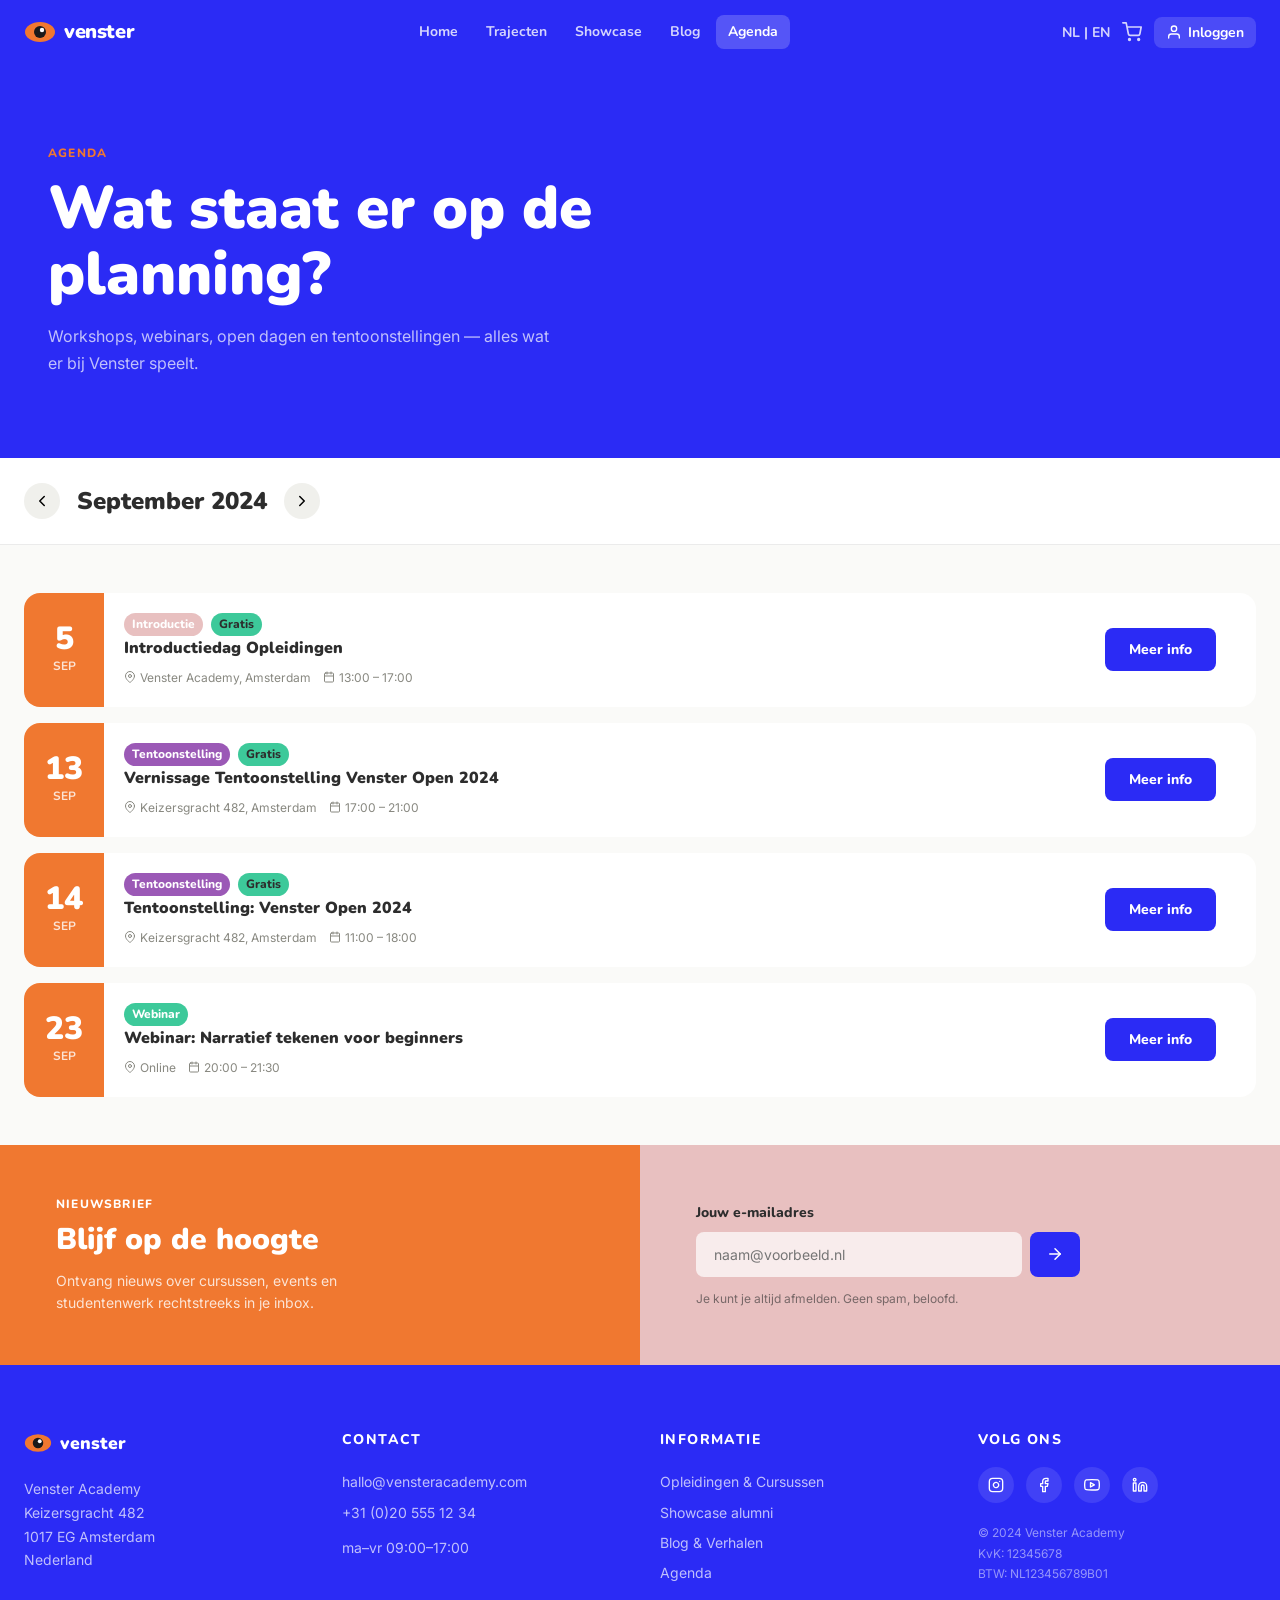
==== agenda.html @ ac4b436e "feat: initialize project scaffold with complete shadcn/ui component library and page routing structu" ====
<!DOCTYPE html>
<html lang="nl">
<head>
  <meta charset="UTF-8" />
  <meta name="viewport" content="width=device-width, initial-scale=1.0" />
  <title>Agenda — Venster Academy</title>
  <meta name="description" content="Bekijk de agenda van Venster Academy: workshops, webinars, open dagen en tentoonstellingen." />
  <link rel="stylesheet" href="css/style.css" />
</head>
<body>
  <div class="page-wrapper">

    <!-- NAV -->
    <nav class="nav" id="main-nav">
      <div class="nav__inner">
        <a href="index.html" class="nav__logo" aria-label="Venster Academy home">
          <svg width="32" height="22" viewBox="0 0 32 22" fill="none" aria-hidden="true"><ellipse cx="16" cy="11" rx="15" ry="10" fill="#F07830"/><circle cx="16" cy="11" r="6" fill="#1a1a1a"/><circle cx="18" cy="9" r="2.2" fill="#ffffff"/></svg>
          <span class="nav__logo-text">venster</span>
        </a>
        <div class="nav__links">
          <a href="index.html" class="nav__link">Home</a>
          <a href="trajecten.html" class="nav__link">Trajecten</a>
          <a href="showcase.html" class="nav__link">Showcase</a>
          <a href="blog.html" class="nav__link">Blog</a>
          <a href="agenda.html" class="nav__link nav__link--active">Agenda</a>
        </div>
        <div class="nav__controls">
          <button class="nav__lang-btn" id="lang-toggle">NL | EN</button>
          <button class="nav__icon-btn" aria-label="Winkelwagen"><svg width="20" height="20" viewBox="0 0 24 24" fill="none" stroke="currentColor" stroke-width="2" stroke-linecap="round" stroke-linejoin="round"><circle cx="9" cy="21" r="1"/><circle cx="20" cy="21" r="1"/><path d="M1 1h4l2.68 13.39a2 2 0 0 0 2 1.61h9.72a2 2 0 0 0 2-1.61L23 6H6"/></svg></button>
          <button class="nav__login-btn" aria-label="Inloggen"><svg width="16" height="16" viewBox="0 0 24 24" fill="none" stroke="currentColor" stroke-width="2" stroke-linecap="round" stroke-linejoin="round"><path d="M20 21v-2a4 4 0 0 0-4-4H8a4 4 0 0 0-4 4v2"/><circle cx="12" cy="7" r="4"/></svg><span>Inloggen</span></button>
        </div>
        <button class="nav__hamburger" id="hamburger-btn" aria-label="Menu openen">
          <svg width="24" height="24" viewBox="0 0 24 24" fill="none" stroke="currentColor" stroke-width="2" stroke-linecap="round" stroke-linejoin="round" id="hamburger-icon"><line x1="3" y1="6" x2="21" y2="6"/><line x1="3" y1="12" x2="21" y2="12"/><line x1="3" y1="18" x2="21" y2="18"/></svg>
          <svg width="24" height="24" viewBox="0 0 24 24" fill="none" stroke="currentColor" stroke-width="2" stroke-linecap="round" stroke-linejoin="round" id="close-icon" style="display:none;"><line x1="18" y1="6" x2="6" y2="18"/><line x1="6" y1="6" x2="18" y2="18"/></svg>
        </button>
      </div>
      <div class="nav__mobile-menu" id="mobile-menu">
        <a href="index.html" class="nav__mobile-link">Home</a>
        <a href="trajecten.html" class="nav__mobile-link">Trajecten</a>
        <a href="showcase.html" class="nav__mobile-link">Showcase</a>
        <a href="blog.html" class="nav__mobile-link">Blog</a>
        <a href="agenda.html" class="nav__mobile-link nav__mobile-link--active">Agenda</a>
      </div>
    </nav>

    <main class="main-content">

      <!-- HERO -->
      <section class="page-hero">
        <div class="container">
          <p class="page-hero__label">Agenda</p>
          <h1 class="page-hero__title">Wat staat er op de planning?</h1>
          <p class="page-hero__desc">Workshops, webinars, open dagen en tentoonstellingen — alles wat er bij Venster speelt.</p>
        </div>
      </section>

      <!-- MONTH NAV -->
      <div class="month-nav">
        <div class="month-nav__inner">
          <button class="month-nav__btn" id="prev-month" aria-label="Vorige maand">
            <svg width="18" height="18" viewBox="0 0 24 24" fill="none" stroke="currentColor" stroke-width="2" stroke-linecap="round" stroke-linejoin="round"><polyline points="15 18 9 12 15 6"/></svg>
          </button>
          <h2 class="month-nav__label" id="month-label">September 2024</h2>
          <button class="month-nav__btn" id="next-month" aria-label="Volgende maand">
            <svg width="18" height="18" viewBox="0 0 24 24" fill="none" stroke="currentColor" stroke-width="2" stroke-linecap="round" stroke-linejoin="round"><polyline points="9 18 15 12 9 6"/></svg>
          </button>
        </div>
      </div>

      <!-- EVENTS LIST -->
      <section style="padding: 3rem 1.5rem; max-width: 1280px; margin: 0 auto; min-height: 24rem;" id="events-container">
        <!-- Events will be rendered by JavaScript -->
      </section>
    </main>

    <!-- NEWSLETTER -->
    <section class="newsletter" id="newsletter-section">
      <div class="newsletter__left">
        <p class="section-label" style="color: white;">Nieuwsbrief</p>
        <h2 style="color: white; font-size: 1.875rem; font-family: var(--font-display); font-weight: 900; line-height: 1.2;">Blijf op de hoogte</h2>
        <p style="color: rgba(255,255,255,0.8); margin-top: 0.75rem; font-size: 0.875rem; max-width: 20rem;">Ontvang nieuws over cursussen, events en studentenwerk rechtstreeks in je inbox.</p>
      </div>
      <div class="newsletter__right">
        <div id="newsletter-form-wrapper">
          <label for="newsletter-email" style="font-size: 0.875rem; margin-bottom: 0.5rem; display: block; font-family: var(--font-display); font-weight: 800; color: var(--venster-charcoal);">Jouw e-mailadres</label>
          <form class="newsletter__form" id="newsletter-form">
            <input type="email" id="newsletter-email" placeholder="naam@voorbeeld.nl" required class="newsletter__input" />
            <button type="submit" class="newsletter__submit"><svg width="18" height="18" viewBox="0 0 24 24" fill="none" stroke="currentColor" stroke-width="2" stroke-linecap="round" stroke-linejoin="round"><line x1="5" y1="12" x2="19" y2="12"/><polyline points="12 5 19 12 12 19"/></svg></button>
          </form>
          <p style="font-size: 0.75rem; margin-top: 0.75rem; color: rgba(45,45,45,0.6);">Je kunt je altijd afmelden. Geen spam, beloofd.</p>
        </div>
        <div id="newsletter-success" class="newsletter__success" style="display: none;">
          <p style="font-size: 1.5rem; font-family: var(--font-display); font-weight: 900; color: var(--venster-blue);">Super, bedankt! 🎨</p>
          <p style="font-size: 0.875rem; margin-top: 0.5rem; color: var(--venster-charcoal);">We sturen je snel het eerste nieuws.</p>
        </div>
      </div>
    </section>

    <!-- FOOTER -->
    <footer class="footer">
      <div class="footer__inner">
        <div class="footer__grid">
          <div>
            <div style="display: flex; align-items: center; gap: 0.5rem; margin-bottom: 1.25rem;">
              <svg width="28" height="20" viewBox="0 0 32 22" fill="none"><ellipse cx="16" cy="11" rx="15" ry="10" fill="#F07830"/><circle cx="16" cy="11" r="6" fill="#1a1a1a"/><circle cx="18" cy="9" r="2.2" fill="#ffffff"/></svg>
              <span style="color: white; text-transform: lowercase; font-family: var(--font-display); font-weight: 900; font-size: 1.1rem;">venster</span>
            </div>
            <p class="footer__text">Venster Academy<br/>Keizersgracht 482<br/>1017 EG Amsterdam<br/>Nederland</p>
          </div>
          <div>
            <h4 class="footer__heading">Contact</h4>
            <a href="mailto:hallo@vensteracademy.com" class="footer__link">hallo@vensteracademy.com</a>
            <a href="tel:+31205551234" class="footer__link">+31 (0)20 555 12 34</a>
            <p class="footer__text" style="margin-top: 0.5rem;">ma–vr 09:00–17:00</p>
          </div>
          <div>
            <h4 class="footer__heading">Informatie</h4>
            <a href="trajecten.html" class="footer__link">Opleidingen &amp; Cursussen</a>
            <a href="showcase.html" class="footer__link">Showcase alumni</a>
            <a href="blog.html" class="footer__link">Blog &amp; Verhalen</a>
            <a href="agenda.html" class="footer__link">Agenda</a>
          </div>
          <div>
            <h4 class="footer__heading">Volg ons</h4>
            <div class="footer__socials">
              <a href="#" class="footer__social-icon" aria-label="Instagram"><svg width="16" height="16" viewBox="0 0 24 24" fill="none" stroke="currentColor" stroke-width="2" stroke-linecap="round" stroke-linejoin="round"><rect x="2" y="2" width="20" height="20" rx="5" ry="5"/><path d="M16 11.37A4 4 0 1 1 12.63 8 4 4 0 0 1 16 11.37z"/><line x1="17.5" y1="6.5" x2="17.51" y2="6.5"/></svg></a>
              <a href="#" class="footer__social-icon" aria-label="Facebook"><svg width="16" height="16" viewBox="0 0 24 24" fill="none" stroke="currentColor" stroke-width="2" stroke-linecap="round" stroke-linejoin="round"><path d="M18 2h-3a5 5 0 0 0-5 5v3H7v4h3v8h4v-8h3l1-4h-4V7a1 1 0 0 1 1-1h3z"/></svg></a>
              <a href="#" class="footer__social-icon" aria-label="YouTube"><svg width="16" height="16" viewBox="0 0 24 24" fill="none" stroke="currentColor" stroke-width="2" stroke-linecap="round" stroke-linejoin="round"><path d="M22.54 6.42a2.78 2.78 0 0 0-1.94-2C18.88 4 12 4 12 4s-6.88 0-8.6.46a2.78 2.78 0 0 0-1.94 2A29 29 0 0 0 1 11.75a29 29 0 0 0 .46 5.33A2.78 2.78 0 0 0 3.4 19.1c1.72.46 8.6.46 8.6.46s6.88 0 8.6-.46a2.78 2.78 0 0 0 1.94-2 29 29 0 0 0 .46-5.25 29 29 0 0 0-.46-5.33z"/><polygon points="9.75 15.02 15.5 11.75 9.75 8.48 9.75 15.02"/></svg></a>
              <a href="#" class="footer__social-icon" aria-label="LinkedIn"><svg width="16" height="16" viewBox="0 0 24 24" fill="none" stroke="currentColor" stroke-width="2" stroke-linecap="round" stroke-linejoin="round"><path d="M16 8a6 6 0 0 1 6 6v7h-4v-7a2 2 0 0 0-2-2 2 2 0 0 0-2 2v7h-4v-7a6 6 0 0 1 6-6z"/><rect x="2" y="9" width="4" height="12"/><circle cx="4" cy="4" r="2"/></svg></a>
            </div>
            <p class="footer__legal">© 2024 Venster Academy<br/>KvK: 12345678<br/>BTW: NL123456789B01</p>
          </div>
        </div>
      </div>
    </footer>
  </div>

  <script src="js/main.js"></script>
  <script>
    // ===== AGENDA PAGE LOGIC =====
    var months = ['Januari','Februari','Maart','April','Mei','Juni','Juli','Augustus','September','Oktober','November','December'];

    var events = [
      { id: 1, day: 13, month: 8, year: 2024, title: 'Open Atelier Dag', type: 'Event', location: 'Venster Academy, Amsterdam', time: '10:00 – 16:00', free: true },
      { id: 2, day: 19, month: 8, year: 2024, title: 'Webinar: Urban Sketching als meditatie', type: 'Webinar', location: 'Online', time: '20:00 – 21:30', free: false },
      { id: 3, day: 27, month: 8, year: 2024, title: 'Masterclass Kleur & Licht', type: 'Masterclass', location: 'Studio Noord, Amsterdam', time: '10:00 – 17:00', free: false },
      { id: 4, day: 5, month: 9, year: 2024, title: 'Introductiedag Opleidingen', type: 'Introductie', location: 'Venster Academy, Amsterdam', time: '13:00 – 17:00', free: true },
      { id: 5, day: 13, month: 9, year: 2024, title: 'Vernissage Tentoonstelling Venster Open 2024', type: 'Tentoonstelling', location: 'Keizersgracht 482, Amsterdam', time: '17:00 – 21:00', free: true },
      { id: 6, day: 14, month: 9, year: 2024, title: 'Tentoonstelling: Venster Open 2024', type: 'Tentoonstelling', location: 'Keizersgracht 482, Amsterdam', time: '11:00 – 18:00', free: true },
      { id: 7, day: 23, month: 9, year: 2024, title: 'Webinar: Narratief tekenen voor beginners', type: 'Webinar', location: 'Online', time: '20:00 – 21:30', free: false },
      { id: 8, day: 3, month: 10, year: 2024, title: 'Start cursus Narratief Tekenen', type: 'Cursus', location: 'Venster Academy, Amsterdam', time: '19:00 – 21:30', free: false },
      { id: 9, day: 17, month: 10, year: 2024, title: 'Gastlezing: Editoriaal illustreren', type: 'Lezing', location: 'Venster Academy, Amsterdam', time: '20:00 – 22:00', free: true }
    ];

    var typeColors = {
      'Event': 'var(--venster-blue)',
      'Webinar': 'var(--venster-mint)',
      'Masterclass': 'var(--venster-orange)',
      'Introductie': 'var(--venster-pink)',
      'Tentoonstelling': '#9B59B6',
      'Cursus': 'var(--venster-orange)',
      'Lezing': 'var(--venster-charcoal)'
    };

    // Start at September 2024 to show events by default
    var currentMonth = 8; // 0-indexed: 8 = September
    var currentYear = 2024;

    var monthLabel = document.getElementById('month-label');
    var prevBtn = document.getElementById('prev-month');
    var nextBtn = document.getElementById('next-month');
    var container = document.getElementById('events-container');

    function renderEvents() {
      monthLabel.textContent = months[currentMonth] + ' ' + currentYear;

      var filtered = events.filter(function (e) {
        return (e.month - 1) === currentMonth && e.year === currentYear;
      }).sort(function (a, b) { return a.day - b.day; });

      if (filtered.length === 0) {
        container.innerHTML =
          '<div class="empty-state">' +
            '<svg width="120" height="120" viewBox="0 0 120 120" fill="none">' +
              '<circle cx="60" cy="60" r="55" fill="var(--muted)"/>' +
              '<ellipse cx="60" cy="60" rx="32" ry="22" fill="var(--venster-orange)" opacity="0.3"/>' +
              '<circle cx="60" cy="60" r="14" fill="var(--venster-orange)" opacity="0.6"/>' +
              '<circle cx="65" cy="55" r="5" fill="white" opacity="0.9"/>' +
              '<rect x="40" y="85" width="40" height="4" rx="2" fill="var(--venster-blue)" opacity="0.3"/>' +
              '<rect x="50" y="93" width="20" height="4" rx="2" fill="var(--venster-blue)" opacity="0.2"/>' +
            '</svg>' +
            '<p class="empty-state__title">Geen events deze maand</p>' +
            '<p class="empty-state__desc">Kijk een andere maand of schrijf je in voor de nieuwsbrief om niets te missen.</p>' +
          '</div>';
        return;
      }

      var html = '<div style="display: flex; flex-direction: column; gap: 1rem;">';

      filtered.forEach(function (event) {
        var badgeColor = typeColors[event.type] || 'var(--venster-blue)';
        var monthShort = months[currentMonth].substring(0, 3);

        html += '<div class="event-card">';
        // Date block
        html += '<div class="event-card__date">';
        html += '<span class="event-card__day">' + event.day + '</span>';
        html += '<span class="event-card__month">' + monthShort + '</span>';
        html += '</div>';
        // Info
        html += '<div class="event-card__info">';
        html += '<div style="flex:1;">';
        // Badges
        html += '<div class="event-card__badges">';
        html += '<span class="event-card__badge" style="background:' + badgeColor + ';">' + event.type + '</span>';
        if (event.free) {
          html += '<span class="event-card__badge event-card__badge--free">Gratis</span>';
        }
        html += '</div>';
        // Title
        html += '<h3 class="event-card__title">' + event.title + '</h3>';
        // Meta
        html += '<div class="event-card__meta">';
        html += '<span><svg width="12" height="12" viewBox="0 0 24 24" fill="none" stroke="currentColor" stroke-width="2" stroke-linecap="round" stroke-linejoin="round"><path d="M21 10c0 7-9 13-9 13s-9-6-9-13a9 9 0 0 1 18 0z"/><circle cx="12" cy="10" r="3"/></svg> ' + event.location + '</span>';
        html += '<span><svg width="12" height="12" viewBox="0 0 24 24" fill="none" stroke="currentColor" stroke-width="2" stroke-linecap="round" stroke-linejoin="round"><rect x="3" y="4" width="18" height="18" rx="2" ry="2"/><line x1="16" y1="2" x2="16" y2="6"/><line x1="8" y1="2" x2="8" y2="6"/><line x1="3" y1="10" x2="21" y2="10"/></svg> ' + event.time + '</span>';
        html += '</div>';
        html += '</div>';
        // Action button
        html += '<div class="event-card__action"><button class="btn btn--blue" style="white-space:nowrap;">Meer info</button></div>';
        html += '</div>';
        html += '</div>';
      });

      html += '</div>';
      container.innerHTML = html;
    }

    prevBtn.addEventListener('click', function () {
      if (currentMonth === 0) {
        currentMonth = 11;
        currentYear--;
      } else {
        currentMonth--;
      }
      renderEvents();
    });

    nextBtn.addEventListener('click', function () {
      if (currentMonth === 11) {
        currentMonth = 0;
        currentYear++;
      } else {
        currentMonth++;
      }
      renderEvents();
    });

    // Initial render
    renderEvents();
  </script>
</body>
</html>
---- css/style.css ----
/* ===== FONTS ===== */
@import url('https://fonts.googleapis.com/css2?family=Nunito:wght@400;600;700;800;900&family=Inter:ital,wght@0,400;0,500;0,600;1,400&display=swap');

/* ===== DESIGN TOKENS ===== */
:root {
  --font-display: 'Nunito', sans-serif;
  --font-body: 'Inter', sans-serif;

  --venster-blue: #2B2BF5;
  --venster-orange: #F07830;
  --venster-pink: #E8C0C0;
  --venster-mint: #3DC99A;
  --venster-charcoal: #2D2D2D;

  --background: #FAFAF8;
  --muted: #F0F0EC;
  --muted-foreground: #888880;
  --border: rgba(0, 0, 0, 0.08);
}

/* ===== RESET & BASE ===== */
*, *::before, *::after {
  margin: 0;
  padding: 0;
  box-sizing: border-box;
}

html {
  font-size: 16px;
  scroll-behavior: smooth;
}

body {
  font-family: var(--font-body);
  background: var(--background);
  color: var(--venster-charcoal);
  line-height: 1.6;
  min-height: 100vh;
  -webkit-font-smoothing: antialiased;
}

img {
  display: block;
  max-width: 100%;
}

a {
  text-decoration: none;
  color: inherit;
}

ul, ol {
  list-style: none;
}

button {
  cursor: pointer;
  border: none;
  background: none;
  font-family: inherit;
}

input {
  font-family: inherit;
  border: none;
  outline: none;
}

/* ===== LAYOUT ===== */
.page-wrapper {
  display: flex;
  flex-direction: column;
  min-height: 100vh;
  background: var(--background);
}

.main-content {
  flex: 1;
}

.container {
  max-width: 1280px;
  margin: 0 auto;
  padding: 0 1.5rem;
}

/* ===== TYPOGRAPHY UTILITY ===== */
.font-display {
  font-family: var(--font-display);
}

.fw-700 { font-weight: 700; }
.fw-800 { font-weight: 800; }
.fw-900 { font-weight: 900; }

.text-xs { font-size: 0.75rem; }
.text-sm { font-size: 0.875rem; }
.text-base { font-size: 1rem; }
.text-lg { font-size: 1.125rem; }
.text-xl { font-size: 1.25rem; }
.text-2xl { font-size: 1.5rem; }
.text-3xl { font-size: 1.875rem; }
.text-4xl { font-size: 2.25rem; }
.text-5xl { font-size: 3rem; }
.text-6xl { font-size: 3.75rem; }
.text-7xl { font-size: 4.5rem; }

.uppercase {
  text-transform: uppercase;
  letter-spacing: 0.1em;
}

/* ===== NAVIGATION ===== */
.nav {
  position: sticky;
  top: 0;
  z-index: 50;
  width: 100%;
  background: var(--venster-blue);
  font-family: var(--font-display);
}

.nav__inner {
  max-width: 1280px;
  margin: 0 auto;
  padding: 0 1rem;
  display: flex;
  align-items: center;
  height: 64px;
  gap: 1rem;
}

.nav__logo {
  display: flex;
  align-items: center;
  gap: 0.5rem;
  flex-shrink: 0;
}

.nav__logo-text {
  color: white;
  text-transform: lowercase;
  letter-spacing: -0.02em;
  font-family: var(--font-display);
  font-weight: 900;
  font-size: 1.25rem;
}

.nav__links {
  display: none;
  flex: 1;
  justify-content: center;
  align-items: center;
  gap: 0.25rem;
}

.nav__link {
  padding: 0.375rem 0.75rem;
  border-radius: 0.5rem;
  font-size: 0.875rem;
  font-weight: 700;
  color: rgba(255, 255, 255, 0.8);
  transition: all 0.15s ease;
}

.nav__link:hover {
  color: white;
  background: rgba(255, 255, 255, 0.1);
}

.nav__link--active {
  background: rgba(255, 255, 255, 0.2);
  color: white;
}

.nav__controls {
  display: none;
  align-items: center;
  gap: 0.75rem;
  margin-left: auto;
  flex-shrink: 0;
}

.nav__lang-btn {
  color: rgba(255, 255, 255, 0.8);
  font-size: 0.875rem;
  font-weight: 700;
  transition: color 0.15s;
}

.nav__lang-btn:hover { color: white; }

.nav__icon-btn {
  color: rgba(255, 255, 255, 0.8);
  transition: color 0.15s;
  background: none;
  border: none;
  display: flex;
  align-items: center;
}

.nav__icon-btn:hover { color: white; }

.nav__login-btn {
  display: flex;
  align-items: center;
  gap: 0.375rem;
  background: rgba(255, 255, 255, 0.15);
  color: white;
  font-size: 0.875rem;
  font-weight: 700;
  padding: 0.375rem 0.75rem;
  border-radius: 0.5rem;
  transition: background 0.15s;
}

.nav__login-btn:hover {
  background: rgba(255, 255, 255, 0.25);
}

.nav__hamburger {
  margin-left: auto;
  color: white;
  padding: 0.25rem;
  background: none;
  border: none;
  display: flex;
  align-items: center;
}

.nav__mobile-menu {
  display: none;
  border-top: 1px solid rgba(255, 255, 255, 0.1);
  padding: 0.75rem 1rem 1rem;
  flex-direction: column;
  gap: 0.25rem;
}

.nav__mobile-menu.open {
  display: flex;
}

.nav__mobile-link {
  display: block;
  padding: 0.5rem 0.75rem;
  border-radius: 0.5rem;
  font-size: 0.875rem;
  font-weight: 700;
  color: rgba(255, 255, 255, 0.8);
  transition: all 0.15s;
}

.nav__mobile-link:hover,
.nav__mobile-link--active {
  color: white;
  background: rgba(255, 255, 255, 0.1);
}

.nav__mobile-controls {
  display: flex;
  align-items: center;
  gap: 1rem;
  margin-top: 0.75rem;
  padding: 0 0.75rem;
}

@media (min-width: 768px) {
  .nav__inner { padding: 0 1.5rem; }
  .nav__links { display: flex; }
  .nav__controls { display: flex; }
  .nav__hamburger { display: none; }
  .nav__mobile-menu { display: none !important; }
}

/* ===== SVG ICONS (inline) ===== */
.icon {
  display: inline-block;
  vertical-align: middle;
  width: 1em;
  height: 1em;
  fill: currentColor;
}

/* ===== HERO SECTION (Home) ===== */
.hero {
  position: relative;
  overflow: hidden;
  background: var(--venster-blue);
  min-height: 85vh;
}

.hero__bg-img {
  position: absolute;
  inset: 0;
  opacity: 0.1;
}

.hero__bg-img img {
  width: 100%;
  height: 100%;
  object-fit: cover;
}

.hero__blob-orange {
  position: absolute;
  top: 4rem;
  right: 4rem;
  width: 16rem;
  height: 16rem;
  border-radius: 50%;
  background: var(--venster-orange);
  opacity: 0.2;
}

.hero__blob-mint {
  position: absolute;
  bottom: 6rem;
  left: 2rem;
  width: 10rem;
  height: 10rem;
  border-radius: 50%;
  background: var(--venster-mint);
  opacity: 0.2;
}

.hero__inner {
  position: relative;
  z-index: 10;
  max-width: 1280px;
  margin: 0 auto;
  padding: 6rem 1.5rem;
  display: grid;
  grid-template-columns: 1fr;
  gap: 3rem;
  align-items: center;
}

.hero__badge {
  display: inline-block;
  padding: 0.25rem 0.75rem;
  border-radius: 9999px;
  background: rgba(255, 255, 255, 0.15);
  color: white;
  font-size: 0.75rem;
  text-transform: uppercase;
  letter-spacing: 0.1em;
  font-family: var(--font-display);
  font-weight: 800;
  margin-bottom: 1.5rem;
}

.hero__title {
  color: white;
  font-size: 3rem;
  line-height: 1;
  margin-bottom: 1.5rem;
  font-family: var(--font-display);
  font-weight: 900;
}

.hero__title span {
  color: var(--venster-orange);
}

.hero__subtitle {
  color: rgba(255, 255, 255, 0.7);
  font-size: 1.125rem;
  margin-bottom: 2rem;
  max-width: 24rem;
  line-height: 1.7;
}

.hero__actions {
  display: flex;
  flex-wrap: wrap;
  gap: 0.75rem;
}

.hero__image-wrapper {
  display: none;
}

.hero__image-card {
  position: relative;
  overflow: hidden;
  border-radius: 2rem;
  aspect-ratio: 4/5;
  background: rgba(255, 255, 255, 0.08);
}

.hero__image-card img {
  width: 100%;
  height: 100%;
  object-fit: cover;
}

.hero__image-caption {
  position: absolute;
  bottom: 1rem;
  left: 1rem;
  right: 1rem;
  padding: 0.75rem 1rem;
  border-radius: 0.75rem;
  background: rgba(43, 43, 245, 0.9);
  backdrop-filter: blur(12px);
}

.hero__image-caption p {
  color: white;
  font-size: 0.75rem;
  font-family: var(--font-display);
  font-weight: 700;
}

@media (min-width: 768px) {
  .hero__inner {
    grid-template-columns: 1fr 1fr;
    padding: 9rem 1.5rem;
  }
  .hero__title { font-size: 3.75rem; }
  .hero__image-wrapper { display: block; position: relative; }
}

@media (min-width: 1024px) {
  .hero__title { font-size: 4.5rem; }
}

/* ===== BUTTONS ===== */
.btn {
  display: inline-flex;
  align-items: center;
  gap: 0.5rem;
  padding: 0.75rem 1.5rem;
  border-radius: 0.5rem;
  font-family: var(--font-display);
  font-weight: 800;
  font-size: 0.875rem;
  transition: all 0.2s ease;
  text-decoration: none;
  border: none;
  cursor: pointer;
}

.btn:hover {
  transform: scale(1.05);
}

.btn:active {
  transform: scale(0.95);
}

.btn--orange {
  background: var(--venster-orange);
  color: white;
}

.btn--blue {
  background: var(--venster-blue);
  color: white;
}

.btn--ghost {
  background: rgba(255, 255, 255, 0.12);
  color: white;
  border: 2px solid rgba(255, 255, 255, 0.3);
}

.btn--outline-blue {
  background: transparent;
  color: var(--venster-blue);
  border: 2px solid var(--venster-blue);
}

.btn--disabled {
  opacity: 0.5;
  cursor: not-allowed;
}

.btn--disabled:hover {
  transform: none;
}

.btn--full {
  width: 100%;
  justify-content: center;
}

/* ===== SECTION HEADERS ===== */
.section-header {
  display: flex;
  align-items: flex-end;
  justify-content: space-between;
  margin-bottom: 3rem;
  flex-wrap: wrap;
  gap: 1rem;
}

.section-label {
  font-size: 0.75rem;
  text-transform: uppercase;
  letter-spacing: 0.1em;
  margin-bottom: 0.5rem;
  font-family: var(--font-display);
  font-weight: 800;
}

.section-title {
  font-size: 2.25rem;
  font-family: var(--font-display);
  font-weight: 900;
  color: var(--venster-charcoal);
  line-height: 1.2;
}

.section-link {
  display: inline-flex;
  align-items: center;
  gap: 0.5rem;
  font-size: 0.875rem;
  color: var(--venster-blue);
  font-family: var(--font-display);
  font-weight: 800;
  transition: opacity 0.2s;
}

.section-link:hover {
  opacity: 0.7;
}

.underline-accent {
  border-bottom: 4px solid var(--venster-orange);
  padding-bottom: 2px;
}

@media (min-width: 768px) {
  .section-title { font-size: 3rem; }
}

/* ===== MASONRY GRID ===== */
.masonry-grid {
  columns: 2;
  column-gap: 1rem;
}

.masonry-grid__item {
  break-inside: avoid;
  margin-bottom: 1rem;
  position: relative;
  overflow: hidden;
  border-radius: 1rem;
  cursor: pointer;
}

.masonry-grid__item img {
  width: 100%;
  display: block;
  transition: transform 0.5s ease;
}

.masonry-grid__item:hover img {
  transform: scale(1.05);
}

.masonry-grid__overlay {
  position: absolute;
  inset: 0;
  display: flex;
  flex-direction: column;
  justify-content: flex-end;
  padding: 1rem;
  background: linear-gradient(to top, rgba(43, 43, 245, 0.85) 0%, transparent 60%);
  opacity: 0;
  transition: opacity 0.3s ease;
}

.masonry-grid__item:hover .masonry-grid__overlay {
  opacity: 1;
}

.masonry-grid__overlay-center {
  position: absolute;
  inset: 0;
  display: flex;
  flex-direction: column;
  align-items: center;
  justify-content: center;
  background: rgba(43, 43, 245, 0.75);
  opacity: 0;
  transition: opacity 0.3s ease;
}

.masonry-grid__item:hover .masonry-grid__overlay-center {
  opacity: 1;
}

.masonry-grid__name {
  color: white;
  font-size: 0.875rem;
  font-family: var(--font-display);
  font-weight: 900;
  line-height: 1.3;
}

.masonry-grid__project {
  color: rgba(255, 255, 255, 0.8);
  font-size: 0.75rem;
  margin-top: 0.125rem;
}

.masonry-grid__bottom-label {
  position: absolute;
  bottom: 0;
  left: 0;
  right: 0;
  padding: 0.5rem 0.75rem;
  background: linear-gradient(to top, rgba(0, 0, 0, 0.6), transparent);
}

.masonry-grid__bottom-label p {
  color: rgba(255, 255, 255, 0.9);
  font-size: 0.75rem;
  font-family: var(--font-display);
  font-weight: 700;
}

@media (min-width: 768px) {
  .masonry-grid { columns: 3; }
}

@media (min-width: 1200px) {
  .masonry-grid--4cols { columns: 4; }
}

/* ===== SECTION BACKGROUNDS ===== */
.section-padded {
  padding: 6rem 1.5rem;
}

.section-bg-pink {
  background: var(--venster-pink);
}

.section-bg-charcoal {
  background: var(--venster-charcoal);
}

.section-bg-blue {
  background: var(--venster-blue);
}

.section-bg-orange {
  background: var(--venster-orange);
}

.section-bg-muted {
  background: var(--muted);
}

/* ===== COURSE/CARD GRID ===== */
.card-grid {
  display: grid;
  grid-template-columns: 1fr;
  gap: 1.5rem;
}

@media (min-width: 768px) {
  .card-grid--3 { grid-template-columns: repeat(3, 1fr); }
  .card-grid--2 { grid-template-columns: repeat(2, 1fr); }
}

@media (min-width: 640px) {
  .card-grid--sm-2 { grid-template-columns: repeat(2, 1fr); }
}

@media (min-width: 1024px) {
  .card-grid--lg-4 { grid-template-columns: repeat(4, 1fr); }
  .card-grid--lg-3 { grid-template-columns: repeat(3, 1fr); }
}

/* ===== COURSE CARDS ===== */
.course-card {
  background: white;
  border-radius: 1rem;
  overflow: hidden;
  transition: all 0.3s ease;
  cursor: pointer;
}

.course-card:hover {
  transform: translateY(-4px);
  box-shadow: 0 12px 40px rgba(0, 0, 0, 0.12);
}

.course-card__body {
  padding: 1.5rem;
}

.course-card__tag {
  display: inline-block;
  padding: 0.25rem 0.625rem;
  font-size: 0.75rem;
  border-radius: 9999px;
  background: var(--venster-blue);
  color: white;
  font-family: var(--font-display);
  font-weight: 800;
  margin-bottom: 1rem;
}

.course-card__title {
  font-size: 1.25rem;
  margin-bottom: 0.5rem;
  font-family: var(--font-display);
  font-weight: 900;
  color: var(--venster-charcoal);
}

.course-card__desc {
  font-size: 0.875rem;
  color: #666;
  line-height: 1.7;
  margin-bottom: 1rem;
}

.course-card__start {
  font-size: 0.75rem;
  color: var(--venster-orange);
  font-family: var(--font-display);
  font-weight: 800;
}

.course-card__image {
  position: relative;
  aspect-ratio: 16/9;
  overflow: hidden;
}

.course-card__image img {
  width: 100%;
  height: 100%;
  object-fit: cover;
  transition: transform 0.5s ease;
}

.course-card:hover .course-card__image img {
  transform: scale(1.05);
}

.course-card__image-tag {
  position: absolute;
  top: 0.75rem;
  left: 0.75rem;
  padding: 0.25rem 0.625rem;
  font-size: 0.75rem;
  border-radius: 9999px;
  background: var(--venster-blue);
  color: white;
  font-family: var(--font-display);
  font-weight: 800;
}

.course-card__sold-out-badge {
  position: absolute;
  top: 1rem;
  right: 1rem;
  z-index: 10;
  padding: 0.375rem 0.75rem;
  font-size: 0.75rem;
  color: white;
  background: var(--venster-charcoal);
  font-family: var(--font-display);
  font-weight: 900;
  border-radius: 6px;
  transform: rotate(3deg);
  box-shadow: 0 4px 12px rgba(0, 0, 0, 0.2);
}

.course-card__sold-out-overlay {
  position: absolute;
  inset: 0;
  background: rgba(255, 255, 255, 0.6);
}

.course-card__meta {
  display: flex;
  flex-wrap: wrap;
  gap: 0.5rem;
  margin-bottom: 1rem;
}

.course-card__meta-item {
  padding: 0.25rem 0.5rem;
  border-radius: 9999px;
  background: var(--muted);
  color: var(--muted-foreground);
  font-size: 0.75rem;
  font-family: var(--font-display);
  font-weight: 700;
}

/* ===== BLOG CARDS ===== */
.blog-card {
  background: white;
  border-radius: 1rem;
  overflow: hidden;
  transition: all 0.3s ease;
  cursor: pointer;
}

.blog-card:hover {
  transform: translateY(-4px);
  box-shadow: 0 12px 40px rgba(0, 0, 0, 0.12);
}

.blog-card__image {
  position: relative;
  aspect-ratio: 16/9;
  overflow: hidden;
}

.blog-card__image--square {
  aspect-ratio: 1/1;
}

.blog-card__image img {
  width: 100%;
  height: 100%;
  object-fit: cover;
  transition: transform 0.5s ease;
}

.blog-card:hover .blog-card__image img {
  transform: scale(1.05);
}

.blog-card__image-tag {
  position: absolute;
  top: 0.75rem;
  left: 0.75rem;
  padding: 0.25rem 0.625rem;
  font-size: 0.75rem;
  border-radius: 9999px;
  background: var(--venster-orange);
  color: white;
  font-family: var(--font-display);
  font-weight: 800;
}

.blog-card__body {
  padding: 1.25rem;
}

.blog-card__title {
  font-size: 1rem;
  margin-bottom: 0.5rem;
  font-family: var(--font-display);
  font-weight: 800;
  color: var(--venster-charcoal);
  line-height: 1.4;
}

.blog-card__date {
  font-size: 0.75rem;
  color: #aaa;
}

/* ===== VIDEO / WEBINAR ===== */
.webinar-section {
  padding: 5rem 1.5rem;
  background: var(--venster-charcoal);
}

.webinar-section__inner {
  max-width: 1280px;
  margin: 0 auto;
  display: grid;
  grid-template-columns: 1fr;
  gap: 3rem;
  align-items: center;
}

.webinar-section__video {
  position: relative;
  border-radius: 1rem;
  overflow: hidden;
  cursor: pointer;
}

.webinar-section__video img {
  width: 100%;
  aspect-ratio: 16/9;
  object-fit: cover;
  transition: transform 0.5s ease;
}

.webinar-section__video:hover img {
  transform: scale(1.05);
}

.webinar-section__video-overlay {
  position: absolute;
  inset: 0;
  display: flex;
  align-items: center;
  justify-content: center;
  background: rgba(43, 43, 245, 0.4);
}

.webinar-section__play-btn {
  width: 4rem;
  height: 4rem;
  border-radius: 50%;
  background: var(--venster-orange);
  display: flex;
  align-items: center;
  justify-content: center;
  transition: transform 0.3s ease;
}

.webinar-section__video:hover .webinar-section__play-btn {
  transform: scale(1.1);
}

.webinar-section__video-caption {
  position: absolute;
  bottom: 1rem;
  left: 1rem;
  right: 1rem;
  padding: 0.5rem 1rem;
  border-radius: 0.5rem;
  background: rgba(0, 0, 0, 0.7);
  backdrop-filter: blur(8px);
}

.webinar-section__video-caption p {
  color: white;
  font-size: 0.75rem;
  font-family: var(--font-display);
  font-weight: 700;
}

@media (min-width: 768px) {
  .webinar-section__inner {
    grid-template-columns: 1fr 1fr;
  }
}

/* ===== NEWSLETTER ===== */
.newsletter {
  display: grid;
  grid-template-columns: 1fr;
  min-height: 220px;
}

.newsletter__left {
  display: flex;
  flex-direction: column;
  justify-content: center;
  padding: 3rem 2rem;
  background: var(--venster-orange);
}

.newsletter__right {
  display: flex;
  flex-direction: column;
  justify-content: center;
  padding: 3rem 2rem;
  background: var(--venster-pink);
}

.newsletter__form {
  display: flex;
  gap: 0.5rem;
  max-width: 24rem;
}

.newsletter__input {
  flex: 1;
  padding: 0.75rem 1rem;
  border-radius: 0.5rem;
  font-size: 0.875rem;
  background: rgba(255, 255, 255, 0.7);
  color: var(--venster-charcoal);
  border: 2px solid transparent;
  transition: border-color 0.2s;
}

.newsletter__input:focus {
  border-color: var(--venster-blue);
}

.newsletter__submit {
  padding: 0.75rem 1rem;
  border-radius: 0.5rem;
  background: var(--venster-blue);
  color: white;
  display: flex;
  align-items: center;
  gap: 0.25rem;
  font-family: var(--font-display);
  font-weight: 800;
  transition: transform 0.2s;
}

.newsletter__submit:hover {
  transform: scale(1.05);
}

.newsletter__success {
  text-align: center;
}

@media (min-width: 768px) {
  .newsletter {
    grid-template-columns: 1fr 1fr;
  }
  .newsletter__left { padding: 3rem 3.5rem; }
  .newsletter__right { padding: 3rem 3.5rem; }
}

/* ===== FOOTER ===== */
.footer {
  background: var(--venster-blue);
  font-family: var(--font-body);
}

.footer__inner {
  max-width: 1280px;
  margin: 0 auto;
  padding: 4rem 1.5rem;
}

.footer__grid {
  display: grid;
  grid-template-columns: 1fr;
  gap: 2.5rem;
}

.footer__heading {
  color: white;
  margin-bottom: 1rem;
  font-size: 0.875rem;
  text-transform: uppercase;
  letter-spacing: 0.1em;
  font-family: var(--font-display);
  font-weight: 800;
}

.footer__text {
  color: rgba(255, 255, 255, 0.7);
  font-size: 0.875rem;
  line-height: 1.7;
}

.footer__link {
  display: block;
  color: rgba(255, 255, 255, 0.7);
  font-size: 0.875rem;
  padding: 0.25rem 0;
  transition: color 0.15s;
}

.footer__link:hover {
  color: white;
}

.footer__socials {
  display: flex;
  gap: 0.75rem;
  margin-bottom: 1.25rem;
}

.footer__social-icon {
  width: 2.25rem;
  height: 2.25rem;
  border-radius: 50%;
  background: rgba(255, 255, 255, 0.1);
  display: flex;
  align-items: center;
  justify-content: center;
  color: white;
  transition: background 0.15s;
}

.footer__social-icon:hover {
  background: rgba(255, 255, 255, 0.25);
}

.footer__legal {
  color: rgba(255, 255, 255, 0.5);
  font-size: 0.75rem;
  line-height: 1.7;
}

@media (min-width: 640px) {
  .footer__grid { grid-template-columns: repeat(2, 1fr); }
}

@media (min-width: 1024px) {
  .footer__grid { grid-template-columns: repeat(4, 1fr); }
}

/* ===== PAGE HERO (subpages) ===== */
.page-hero {
  padding: 5rem 1.5rem;
  background: var(--venster-blue);
}

.page-hero--orange {
  background: var(--venster-orange);
  position: relative;
  overflow: hidden;
}

.page-hero--orange::before {
  content: '';
  position: absolute;
  inset: 0;
  opacity: 0.1;
  background-image: repeating-linear-gradient(45deg, #fff 0, #fff 1px, transparent 0, transparent 50%);
  background-size: 20px 20px;
}

.page-hero--orange > * {
  position: relative;
  z-index: 1;
}

.page-hero__label {
  font-size: 0.75rem;
  text-transform: uppercase;
  letter-spacing: 0.1em;
  margin-bottom: 0.75rem;
  font-family: var(--font-display);
  font-weight: 800;
  color: var(--venster-orange);
}

.page-hero--orange .page-hero__label {
  color: rgba(255, 255, 255, 0.8);
}

.page-hero__title {
  color: white;
  font-size: 3rem;
  line-height: 1.1;
  font-family: var(--font-display);
  font-weight: 900;
  max-width: 42rem;
}

.page-hero__desc {
  color: rgba(255, 255, 255, 0.7);
  margin-top: 1rem;
  max-width: 32rem;
  line-height: 1.7;
}

@media (min-width: 768px) {
  .page-hero__title { font-size: 3.75rem; }
}

/* ===== TABS / FILTER BUTTONS ===== */
.tabs-bar {
  position: sticky;
  top: 64px;
  z-index: 40;
  background: white;
  border-bottom: 1px solid var(--border);
}

.tabs-bar__inner {
  max-width: 1280px;
  margin: 0 auto;
  padding: 0.75rem 1.5rem;
  display: flex;
  gap: 0.25rem;
  overflow-x: auto;
}

.tab-btn {
  padding: 0.5rem 1.25rem;
  border-radius: 0.5rem;
  font-size: 0.875rem;
  white-space: nowrap;
  font-family: var(--font-display);
  font-weight: 800;
  background: var(--muted);
  color: var(--venster-charcoal);
  transition: all 0.2s;
  border: none;
  cursor: pointer;
}

.tab-btn--active {
  background: var(--venster-blue);
  color: white;
}

.filter-pills {
  display: flex;
  flex-wrap: wrap;
  gap: 0.5rem;
}

.filter-pill {
  padding: 0.5rem 1rem;
  border-radius: 9999px;
  font-size: 0.875rem;
  font-family: var(--font-display);
  font-weight: 700;
  background: var(--muted);
  color: var(--venster-charcoal);
  transition: all 0.2s;
  border: none;
  cursor: pointer;
}

.filter-pill--active {
  background: var(--venster-blue);
  color: white;
}

/* ===== MENTOR CARDS ===== */
.mentor-card {
  padding: 1.5rem;
  text-align: center;
  background: var(--venster-mint);
  border-radius: 1rem;
  transition: all 0.3s ease;
}

.mentor-card:hover {
  transform: translateY(-4px);
  box-shadow: 0 12px 40px rgba(0, 0, 0, 0.12);
}

.mentor-card__avatar {
  width: 5rem;
  height: 5rem;
  border-radius: 50%;
  object-fit: cover;
  margin: 0 auto 1rem;
  border: 4px solid white;
}

.mentor-card__name {
  font-size: 1rem;
  font-family: var(--font-display);
  font-weight: 900;
  color: var(--venster-charcoal);
  margin-bottom: 0.25rem;
}

.mentor-card__specialty {
  font-size: 0.75rem;
  color: rgba(45, 45, 45, 0.7);
  font-family: var(--font-display);
  font-weight: 700;
  margin-bottom: 0.75rem;
}

.mentor-card__bio {
  font-size: 0.75rem;
  color: rgba(45, 45, 45, 0.75);
  line-height: 1.7;
  margin-bottom: 1rem;
}

/* ===== TESTIMONIAL CARDS ===== */
.testimonial-card {
  background: white;
  padding: 1.5rem;
  border-radius: 1rem;
}

.testimonial-card__stars {
  display: flex;
  gap: 0.25rem;
  margin-bottom: 1rem;
}

.testimonial-card__quote {
  font-size: 0.875rem;
  color: #555;
  line-height: 1.7;
  font-style: italic;
  margin-bottom: 1.25rem;
}

.testimonial-card__author {
  display: flex;
  align-items: center;
  gap: 0.75rem;
}

.testimonial-card__avatar {
  width: 2.5rem;
  height: 2.5rem;
  border-radius: 50%;
  object-fit: cover;
}

.testimonial-card__name {
  font-size: 0.875rem;
  font-family: var(--font-display);
  font-weight: 800;
  color: var(--venster-charcoal);
}

.testimonial-card__course {
  font-size: 0.75rem;
  color: var(--muted-foreground);
}

/* ===== SHOWCASE INTRO ===== */
.showcase-intro {
  padding: 5rem 1.5rem;
}

.showcase-intro__grid {
  max-width: 1280px;
  margin: 0 auto;
  display: grid;
  grid-template-columns: 1fr;
  gap: 3rem;
  align-items: start;
}

@media (min-width: 768px) {
  .showcase-intro__grid {
    grid-template-columns: 1fr 1fr;
  }
}

.showcase-info-box {
  padding: 1.5rem;
  background: var(--venster-pink);
  border-radius: 1rem;
}

/* ===== FEATURED POST ===== */
.featured-post {
  position: relative;
  overflow: hidden;
  border-radius: 1rem;
  cursor: pointer;
}

.featured-post__image {
  position: relative;
  aspect-ratio: 21/9;
  overflow: hidden;
}

.featured-post__image img {
  width: 100%;
  height: 100%;
  object-fit: cover;
  transition: transform 0.7s ease;
}

.featured-post:hover .featured-post__image img {
  transform: scale(1.05);
}

.featured-post__gradient {
  position: absolute;
  inset: 0;
  background: linear-gradient(to right, rgba(43, 43, 245, 0.85) 0%, rgba(43, 43, 245, 0.3) 60%, transparent 100%);
}

.featured-post__content {
  position: absolute;
  inset: 0;
  display: flex;
  flex-direction: column;
  justify-content: flex-end;
  padding: 2rem;
}

@media (min-width: 768px) {
  .featured-post__content {
    justify-content: center;
    max-width: 36rem;
  }
}

/* ===== BOOKSHELF ===== */
.bookshelf {
  padding: 2.5rem 1.5rem;
  border-bottom: 1px solid var(--border);
}

.bookshelf__inner {
  max-width: 1280px;
  margin: 0 auto;
}

.bookshelf__scroll {
  display: flex;
  gap: 1rem;
  overflow-x: auto;
  padding-bottom: 0.5rem;
  scrollbar-width: none;
}

.bookshelf__scroll::-webkit-scrollbar {
  display: none;
}

.bookshelf__item {
  flex-shrink: 0;
  width: 6rem;
  cursor: pointer;
}

.bookshelf__cover {
  overflow: hidden;
  border-radius: 4px;
  width: 80px;
  height: 120px;
  margin-bottom: 0.5rem;
  transition: transform 0.3s ease;
}

.bookshelf__item:hover .bookshelf__cover {
  transform: translateY(-8px);
}

.bookshelf__cover img {
  width: 100%;
  height: 100%;
  object-fit: cover;
}

.bookshelf__title {
  font-size: 0.75rem;
  font-family: var(--font-display);
  font-weight: 700;
  color: var(--venster-charcoal);
  line-height: 1.3;
}

.bookshelf__author {
  font-size: 0.75rem;
  color: var(--muted-foreground);
  margin-top: 0.125rem;
}

/* ===== AGENDA ===== */
.month-nav {
  padding: 1.5rem;
  border-bottom: 1px solid var(--border);
  background: white;
}

.month-nav__inner {
  max-width: 1280px;
  margin: 0 auto;
  display: flex;
  align-items: center;
  gap: 1rem;
}

.month-nav__btn {
  width: 2.25rem;
  height: 2.25rem;
  border-radius: 50%;
  background: var(--muted);
  display: flex;
  align-items: center;
  justify-content: center;
  transition: transform 0.2s;
  border: none;
  cursor: pointer;
}

.month-nav__btn:hover {
  transform: scale(1.1);
}

.month-nav__label {
  font-size: 1.5rem;
  font-family: var(--font-display);
  font-weight: 900;
  color: var(--venster-charcoal);
  min-width: 12rem;
  text-align: center;
}

/* Event cards */
.event-card {
  display: flex;
  gap: 0;
  overflow: hidden;
  background: white;
  border-radius: 1rem;
  transition: box-shadow 0.3s ease;
}

.event-card:hover {
  box-shadow: 0 4px 20px rgba(0, 0, 0, 0.08);
}

.event-card__date {
  display: flex;
  flex-direction: column;
  align-items: center;
  justify-content: center;
  padding: 1.25rem;
  flex-shrink: 0;
  min-width: 5rem;
  background: var(--venster-orange);
}

.event-card__day {
  color: white;
  font-size: 2rem;
  font-family: var(--font-display);
  font-weight: 900;
  line-height: 1;
}

.event-card__month {
  color: rgba(255, 255, 255, 0.8);
  font-size: 0.75rem;
  text-transform: uppercase;
  font-family: var(--font-display);
  font-weight: 700;
  margin-top: 0.125rem;
}

.event-card__info {
  display: flex;
  flex: 1;
  flex-direction: column;
  gap: 0.75rem;
  padding: 1.25rem;
}

.event-card__badges {
  display: flex;
  flex-wrap: wrap;
  align-items: center;
  gap: 0.5rem;
}

.event-card__badge {
  padding: 0.125rem 0.5rem;
  font-size: 0.75rem;
  border-radius: 9999px;
  color: white;
  font-family: var(--font-display);
  font-weight: 800;
}

.event-card__badge--free {
  background: var(--venster-mint);
  color: var(--venster-charcoal);
}

.event-card__title {
  font-size: 1rem;
  font-family: var(--font-display);
  font-weight: 900;
  color: var(--venster-charcoal);
  margin-bottom: 0.375rem;
}

.event-card__meta {
  display: flex;
  flex-wrap: wrap;
  gap: 0.75rem;
  font-size: 0.75rem;
  color: var(--muted-foreground);
}

.event-card__meta span {
  display: flex;
  align-items: center;
  gap: 0.25rem;
}

.event-card__action {
  flex-shrink: 0;
  align-self: center;
  padding-right: 1.25rem;
}

@media (min-width: 640px) {
  .event-card__info {
    flex-direction: row;
    align-items: center;
  }
}

/* Empty state */
.empty-state {
  display: flex;
  flex-direction: column;
  align-items: center;
  justify-content: center;
  padding: 6rem 1.5rem;
  text-align: center;
}

.empty-state__title {
  margin-top: 1.5rem;
  font-size: 1.25rem;
  font-family: var(--font-display);
  font-weight: 900;
  color: var(--venster-charcoal);
}

.empty-state__desc {
  margin-top: 0.5rem;
  font-size: 0.875rem;
  color: var(--muted-foreground);
}

/* ===== MODAL ===== */
.modal-backdrop {
  position: fixed;
  inset: 0;
  z-index: 50;
  display: flex;
  align-items: center;
  justify-content: center;
  padding: 1rem;
  background: rgba(0, 0, 0, 0.8);
}

.modal-backdrop.hidden {
  display: none;
}

.modal {
  background: white;
  max-width: 42rem;
  width: 100%;
  border-radius: 1.5rem;
  overflow: hidden;
}

.modal img {
  width: 100%;
  max-height: 20rem;
  object-fit: cover;
}

.modal__body {
  padding: 1.5rem;
}

/* ===== UTILITY: text-center, etc. ===== */
.text-center { text-align: center; }
.mt-3 { margin-top: 0.75rem; }
.mt-6 { margin-top: 1.5rem; }
.mt-10 { margin-top: 2.5rem; }
.mb-2 { margin-bottom: 0.5rem; }
.mb-3 { margin-bottom: 0.75rem; }
.mb-4 { margin-bottom: 1rem; }
.mb-6 { margin-bottom: 1.5rem; }
.mb-8 { margin-bottom: 2rem; }
.mb-10 { margin-bottom: 2.5rem; }
.mb-12 { margin-bottom: 3rem; }
.pb-6 { padding-bottom: 1.5rem; }
.pb-20 { padding-bottom: 5rem; }
.py-8 { padding-top: 2rem; padding-bottom: 2rem; }
.hidden { display: none; }

/* ===== ANIMATIONS ===== */
@keyframes fadeInUp {
  from { opacity: 0; transform: translateY(20px); }
  to { opacity: 1; transform: translateY(0); }
}

.animate-fade-in-up {
  animation: fadeInUp 0.6s ease forwards;
}

/* Stagger children */
.stagger-children > *:nth-child(1) { animation-delay: 0s; }
.stagger-children > *:nth-child(2) { animation-delay: 0.1s; }
.stagger-children > *:nth-child(3) { animation-delay: 0.2s; }
.stagger-children > *:nth-child(4) { animation-delay: 0.3s; }
.stagger-children > *:nth-child(5) { animation-delay: 0.4s; }
.stagger-children > *:nth-child(6) { animation-delay: 0.5s; }

/* Accent bar after section title */
.accent-bar {
  display: inline-block;
  margin-left: 0.75rem;
  width: 3rem;
  height: 4px;
  border-radius: 9999px;
  background: var(--venster-orange);
  vertical-align: middle;
}
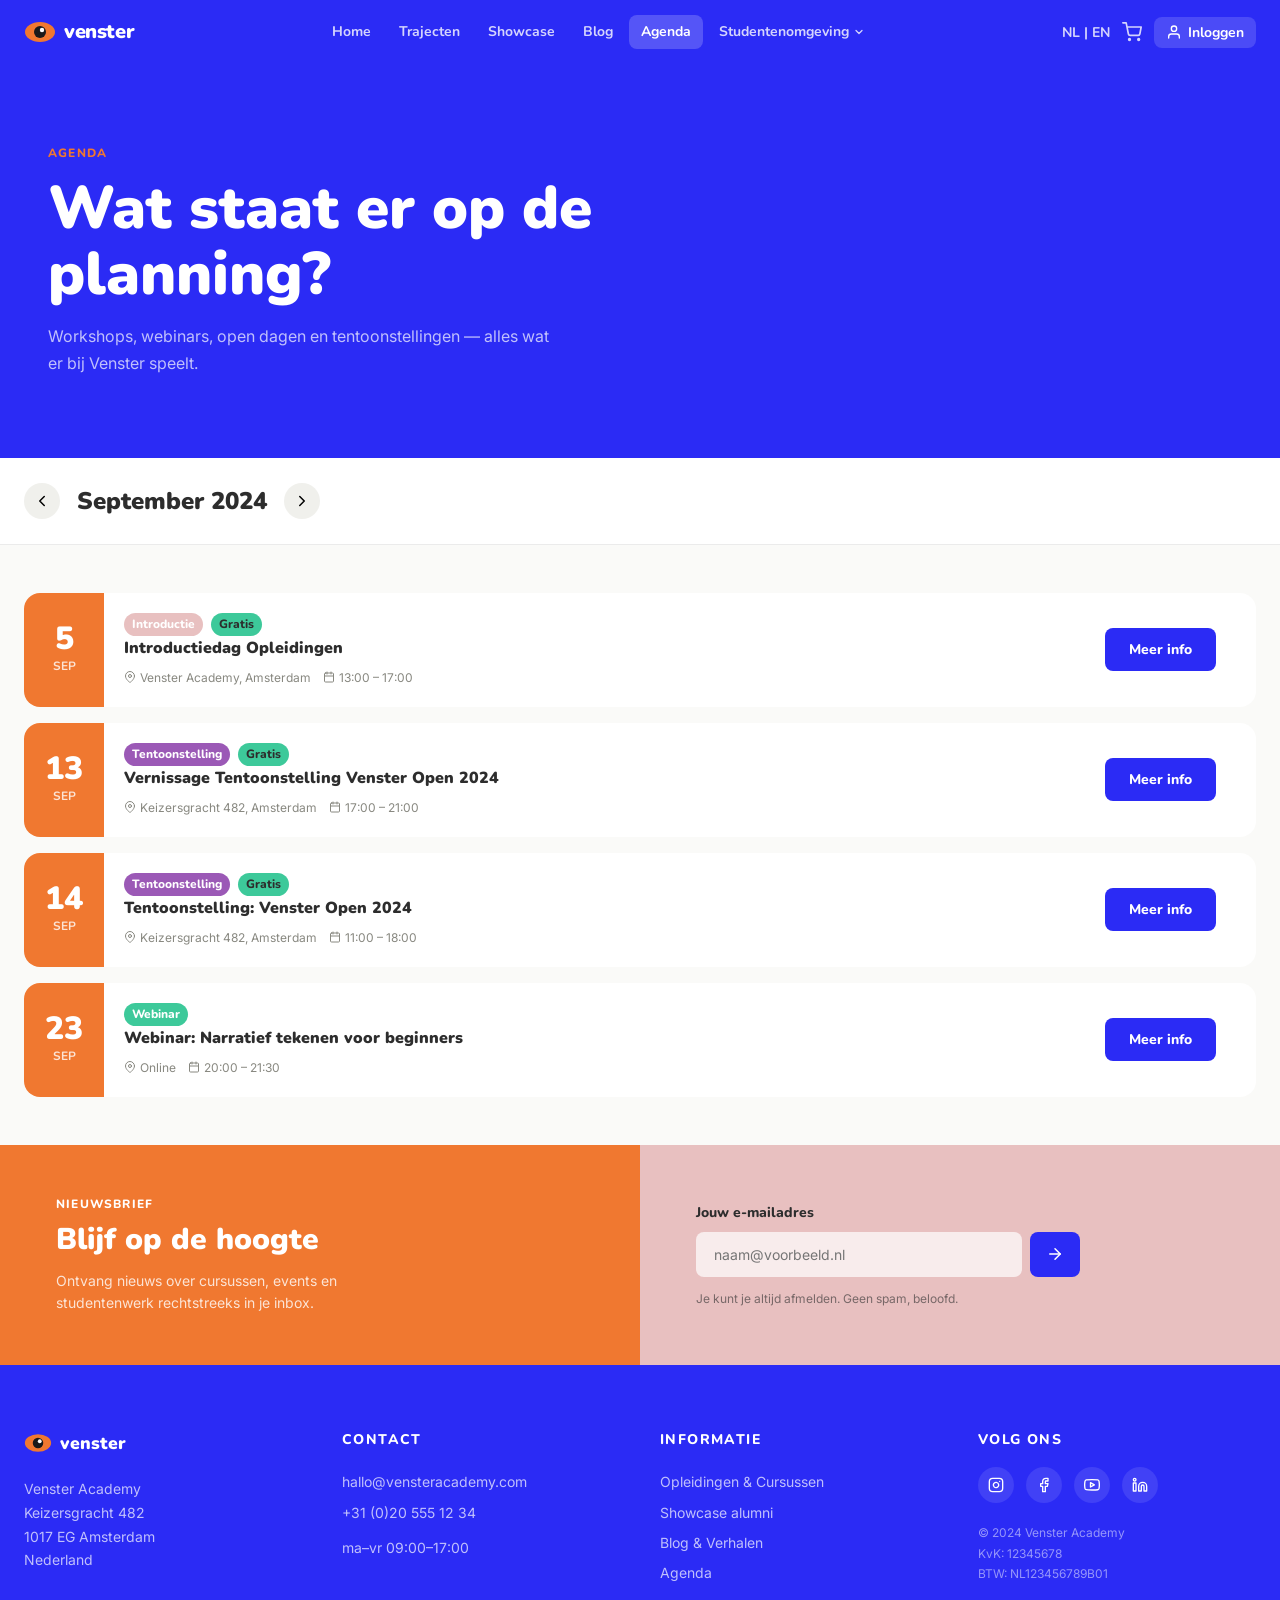
==== commit a223d6b7: "feat: update pages and add student shop, learning environment, and gitignore" ====
--- a/agenda.html
+++ b/agenda.html
@@ -23,6 +23,21 @@
           <a href="showcase.html" class="nav__link">Showcase</a>
           <a href="blog.html" class="nav__link">Blog</a>
           <a href="agenda.html" class="nav__link nav__link--active">Agenda</a>
+          <div class="nav__dropdown">
+            <button class="nav__link nav__dropdown-trigger">Studentenomgeving
+              <svg width="12" height="12" viewBox="0 0 24 24" fill="none" stroke="currentColor" stroke-width="2.5" stroke-linecap="round" stroke-linejoin="round"><polyline points="6 9 12 15 18 9"/></svg>
+            </button>
+            <div class="nav__dropdown-menu">
+              <a href="leeromgeving.html" class="nav__dropdown-link">
+                <svg width="16" height="16" viewBox="0 0 24 24" fill="none" stroke="currentColor" stroke-width="2" stroke-linecap="round" stroke-linejoin="round"><path d="M2 3h6a4 4 0 0 1 4 4v14a3 3 0 0 0-3-3H2z"/><path d="M22 3h-6a4 4 0 0 0-4 4v14a3 3 0 0 1 3-3h7z"/></svg>
+                Online Leeromgeving
+              </a>
+              <a href="studentenshop.html" class="nav__dropdown-link">
+                <svg width="16" height="16" viewBox="0 0 24 24" fill="none" stroke="currentColor" stroke-width="2" stroke-linecap="round" stroke-linejoin="round"><circle cx="9" cy="21" r="1"/><circle cx="20" cy="21" r="1"/><path d="M1 1h4l2.68 13.39a2 2 0 0 0 2 1.61h9.72a2 2 0 0 0 2-1.61L23 6H6"/></svg>
+                Studentenshop
+              </a>
+            </div>
+          </div>
         </div>
         <div class="nav__controls">
           <button class="nav__lang-btn" id="lang-toggle">NL | EN</button>
@@ -40,6 +55,15 @@
         <a href="showcase.html" class="nav__mobile-link">Showcase</a>
         <a href="blog.html" class="nav__mobile-link">Blog</a>
         <a href="agenda.html" class="nav__mobile-link nav__mobile-link--active">Agenda</a>
+        <div class="nav__mobile-dropdown">
+          <button class="nav__mobile-link nav__mobile-dropdown-trigger">Studentenomgeving
+            <svg width="12" height="12" viewBox="0 0 24 24" fill="none" stroke="currentColor" stroke-width="2.5" stroke-linecap="round" stroke-linejoin="round"><polyline points="6 9 12 15 18 9"/></svg>
+          </button>
+          <div class="nav__mobile-dropdown-menu">
+            <a href="leeromgeving.html" class="nav__mobile-link nav__mobile-sublink">Online Leeromgeving</a>
+            <a href="studentenshop.html" class="nav__mobile-link nav__mobile-sublink">Studentenshop</a>
+          </div>
+        </div>
       </div>
     </nav>
 
--- a/css/style.css
+++ b/css/style.css
@@ -1698,3 +1698,436 @@
   background: var(--venster-orange);
   vertical-align: middle;
 }
+
+/* ===== STUDENTENOMGEVING DROPDOWN & MENU ===== */
+.nav__dropdown {
+  position: relative;
+  display: inline-block;
+}
+
+.nav__dropdown-trigger {
+  display: flex;
+  align-items: center;
+  gap: 0.25rem;
+  background: none;
+  border: none;
+  cursor: pointer;
+  height: 100%;
+}
+
+.nav__dropdown-menu {
+  position: absolute;
+  top: calc(100% + 8px);
+  left: 50%;
+  transform: translateX(-50%) translateY(10px);
+  background: white;
+  min-width: 250px;
+  border-radius: 0.75rem;
+  box-shadow: 0 10px 30px rgba(0, 0, 0, 0.15);
+  padding: 0.5rem;
+  opacity: 0;
+  visibility: hidden;
+  transition: all 0.2s ease;
+  z-index: 100;
+  display: flex;
+  flex-direction: column;
+  gap: 0.25rem;
+  border: 1px solid var(--border);
+}
+
+.nav__dropdown:hover .nav__dropdown-menu,
+.nav__dropdown:focus-within .nav__dropdown-menu {
+  opacity: 1;
+  visibility: visible;
+  transform: translateX(-50%) translateY(0);
+}
+
+.nav__dropdown-link {
+  display: flex;
+  align-items: center;
+  gap: 0.75rem;
+  padding: 0.75rem;
+  border-radius: 0.5rem;
+  font-size: 0.875rem;
+  font-weight: 700;
+  color: var(--venster-charcoal);
+  transition: all 0.15s ease;
+  text-align: left;
+}
+
+.nav__dropdown-link:hover {
+  background: var(--muted);
+  color: var(--venster-blue);
+}
+
+.nav__dropdown-link svg {
+  color: var(--muted-foreground);
+  transition: color 0.15s;
+  flex-shrink: 0;
+}
+
+.nav__dropdown-link:hover svg {
+  color: var(--venster-blue);
+}
+
+/* Mobile Dropdown styles */
+.nav__mobile-dropdown {
+  width: 100%;
+}
+
+.nav__mobile-dropdown-trigger {
+  display: flex;
+  align-items: center;
+  justify-content: space-between;
+  width: 100%;
+  color: rgba(255, 255, 255, 0.8);
+  font-size: 0.875rem;
+  font-weight: 700;
+  padding: 0.5rem 0.75rem;
+}
+
+.nav__mobile-dropdown-trigger svg {
+  transition: transform 0.25s ease;
+}
+
+.nav__mobile-dropdown-menu {
+  display: none;
+  flex-direction: column;
+  gap: 0.25rem;
+  padding-left: 1rem;
+  margin-top: 0.25rem;
+  border-left: 2px solid rgba(255, 255, 255, 0.2);
+}
+
+.nav__mobile-dropdown-menu.open {
+  display: flex;
+}
+
+.nav__mobile-sublink {
+  font-size: 0.875rem;
+  font-weight: 600;
+  padding: 0.5rem 0.75rem;
+  opacity: 0.9;
+  color: rgba(255, 255, 255, 0.8);
+}
+
+/* ===== CART BADGE ===== */
+.nav__controls button[aria-label="Winkelwagen"],
+.nav__mobile-controls button[aria-label="Winkelwagen"] {
+  position: relative;
+}
+
+.cart-badge {
+  position: absolute;
+  top: -6px;
+  right: -8px;
+  background: var(--venster-orange);
+  color: white;
+  font-size: 0.65rem;
+  font-family: var(--font-display);
+  font-weight: 900;
+  width: 16px;
+  height: 16px;
+  border-radius: 50%;
+  display: flex;
+  align-items: center;
+  justify-content: center;
+  border: 1px solid var(--venster-blue);
+  line-height: 1;
+}
+
+.nav__mobile-controls .cart-badge {
+  border-color: var(--venster-pink);
+}
+
+/* ===== STUDENTENSHOP SPECIFIC STYLES ===== */
+.product-grid {
+  display: grid;
+  grid-template-columns: 1fr;
+  gap: 2rem;
+}
+
+@media (min-width: 640px) {
+  .product-grid {
+    grid-template-columns: repeat(2, 1fr);
+  }
+}
+
+@media (min-width: 1024px) {
+  .product-grid {
+    grid-template-columns: repeat(3, 1fr);
+  }
+}
+
+.product-card {
+  background: white;
+  border-radius: 1rem;
+  overflow: hidden;
+  border: 1px solid var(--border);
+  display: flex;
+  flex-direction: column;
+  transition: transform 0.3s ease, box-shadow 0.3s ease;
+}
+
+.product-card:hover {
+  transform: translateY(-4px);
+  box-shadow: 0 12px 30px rgba(0, 0, 0, 0.08);
+}
+
+.product-card__image {
+  position: relative;
+  aspect-ratio: 4/3;
+  background: var(--muted);
+  overflow: hidden;
+}
+
+.product-card__image img {
+  width: 100%;
+  height: 100%;
+  object-fit: cover;
+  transition: transform 0.5s ease;
+}
+
+.product-card:hover .product-card__image img {
+  transform: scale(1.05);
+}
+
+.product-card__tag {
+  position: absolute;
+  top: 1rem;
+  left: 1rem;
+  background: var(--venster-blue);
+  color: white;
+  font-size: 0.725rem;
+  font-family: var(--font-display);
+  font-weight: 800;
+  padding: 0.25rem 0.625rem;
+  border-radius: 9999px;
+  z-index: 5;
+}
+
+.product-card__content {
+  padding: 1.5rem;
+  display: flex;
+  flex-direction: column;
+  flex-grow: 1;
+}
+
+.product-card__title {
+  font-family: var(--font-display);
+  font-weight: 900;
+  font-size: 1.25rem;
+  color: var(--venster-charcoal);
+  margin-bottom: 0.5rem;
+  line-height: 1.3;
+}
+
+.product-card__desc {
+  font-size: 0.875rem;
+  color: var(--muted-foreground);
+  line-height: 1.6;
+  margin-bottom: 1.5rem;
+  flex-grow: 1;
+}
+
+.product-card__footer {
+  display: flex;
+  align-items: center;
+  justify-content: space-between;
+  margin-top: auto;
+  border-top: 1px solid var(--border);
+  padding-top: 1rem;
+}
+
+.product-card__price {
+  font-family: var(--font-display);
+  font-weight: 900;
+  font-size: 1.25rem;
+  color: var(--venster-blue);
+}
+
+/* Gift voucher styling */
+.product-card--voucher .product-card__image {
+  background: linear-gradient(135deg, var(--venster-orange) 0%, var(--venster-pink) 100%);
+  display: flex;
+  align-items: center;
+  justify-content: center;
+  color: white;
+}
+
+.product-card--voucher .product-card__image svg {
+  opacity: 0.25;
+  position: absolute;
+}
+
+.voucher-graphic {
+  text-align: center;
+  position: relative;
+  z-index: 2;
+  font-family: var(--font-display);
+}
+
+.voucher-graphic__value {
+  font-size: 3rem;
+  font-weight: 900;
+  letter-spacing: -0.05em;
+  line-height: 1;
+}
+
+.voucher-graphic__label {
+  font-size: 0.875rem;
+  font-weight: 800;
+  text-transform: uppercase;
+  letter-spacing: 0.1em;
+}
+
+/* ===== ONLINE LEEROMGEVING STYLES ===== */
+.dashboard-grid {
+  display: grid;
+  grid-template-columns: 1fr;
+  gap: 2rem;
+  margin-bottom: 4rem;
+}
+
+@media (min-width: 1024px) {
+  .dashboard-grid {
+    grid-template-columns: 2fr 1fr;
+  }
+}
+
+.dashboard-card {
+  background: white;
+  border-radius: 1rem;
+  border: 1px solid var(--border);
+  padding: 1.5rem;
+  box-shadow: 0 4px 12px rgba(0, 0, 0, 0.02);
+  margin-bottom: 1.5rem;
+}
+
+.dashboard-card__title {
+  font-family: var(--font-display);
+  font-weight: 900;
+  font-size: 1.25rem;
+  margin-bottom: 1.25rem;
+  display: flex;
+  align-items: center;
+  gap: 0.5rem;
+}
+
+/* Progress bar styling */
+.progress-bar {
+  width: 100%;
+  height: 8px;
+  background: var(--muted);
+  border-radius: 9999px;
+  overflow: hidden;
+  margin: 0.5rem 0 1.25rem;
+}
+
+.progress-bar__fill {
+  height: 100%;
+  background: var(--venster-blue);
+  border-radius: 9999px;
+  transition: width 0.5s ease-out;
+}
+
+.progress-bar__fill--orange {
+  background: var(--venster-orange);
+}
+
+/* List details */
+.dashboard-list {
+  display: flex;
+  flex-direction: column;
+  gap: 1rem;
+}
+
+.dashboard-item {
+  display: flex;
+  align-items: center;
+  justify-content: space-between;
+  padding: 0.75rem 1rem;
+  background: var(--background);
+  border-radius: 0.75rem;
+  border: 1px solid var(--border);
+  gap: 1rem;
+}
+
+.dashboard-item__title {
+  font-size: 0.875rem;
+  font-weight: 700;
+  color: var(--venster-charcoal);
+}
+
+.dashboard-item__meta {
+  font-size: 0.75rem;
+  color: var(--muted-foreground);
+  margin-top: 0.125rem;
+}
+
+/* Assignments panel styling */
+.assignment-card {
+  padding: 1.25rem;
+  border-radius: 0.75rem;
+  border: 1px solid var(--border);
+  background: white;
+  transition: border-color 0.2s;
+  margin-bottom: 1rem;
+}
+
+.assignment-card--success {
+  border-left: 4px solid var(--venster-mint);
+}
+
+.assignment-card--pending {
+  border-left: 4px solid var(--venster-orange);
+}
+
+.assignment-card__header {
+  display: flex;
+  align-items: flex-start;
+  justify-content: space-between;
+  margin-bottom: 0.75rem;
+}
+
+.assignment-badge {
+  font-size: 0.7rem;
+  font-family: var(--font-display);
+  font-weight: 800;
+  padding: 0.125rem 0.5rem;
+  border-radius: 9999px;
+}
+
+.assignment-badge--success {
+  background: rgba(61, 201, 154, 0.15);
+  color: var(--venster-mint);
+}
+
+.assignment-badge--pending {
+  background: rgba(240, 120, 48, 0.15);
+  color: var(--venster-orange);
+}
+
+.assignment-feedback {
+  background: var(--muted);
+  border-radius: 0.5rem;
+  padding: 0.75rem;
+  margin-top: 0.75rem;
+  font-size: 0.825rem;
+  color: #555;
+  border-left: 2px solid var(--muted-foreground);
+}
+
+.assignment-upload-area {
+  border: 2px dashed var(--muted-foreground);
+  border-radius: 0.75rem;
+  padding: 2rem;
+  text-align: center;
+  cursor: pointer;
+  transition: background 0.2s;
+}
+
+.assignment-upload-area:hover {
+  background: var(--muted);
+}
+
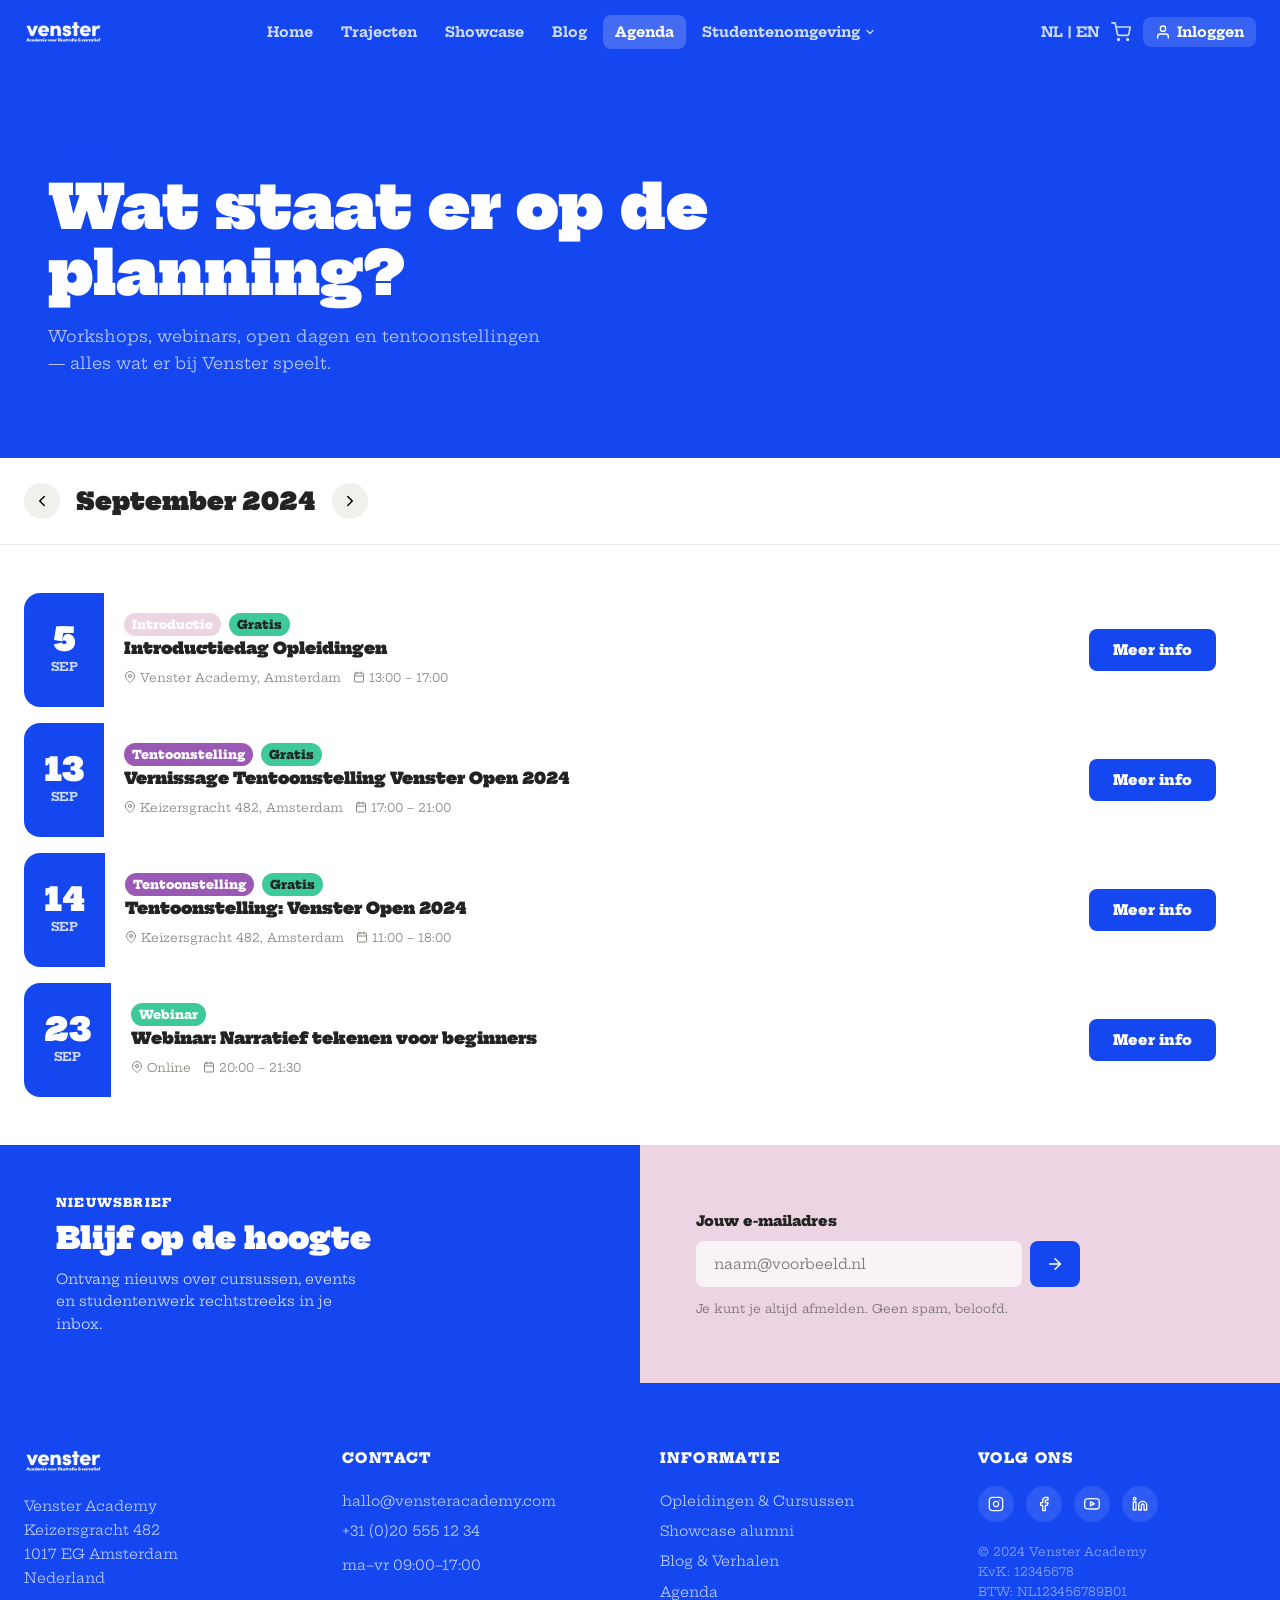
==== commit e2a98c0c: "refactor: redesign branding components, update site-wide styling, and add new page templates" ====
--- a/agenda.html
+++ b/agenda.html
@@ -5,6 +5,7 @@
   <meta name="viewport" content="width=device-width, initial-scale=1.0" />
   <title>Agenda — Venster Academy</title>
   <meta name="description" content="Bekijk de agenda van Venster Academy: workshops, webinars, open dagen en tentoonstellingen." />
+  <link href="https://fonts.googleapis.com/css2?family=Hepta+Slab:wght@400;600;700&display=swap" rel="stylesheet">
   <link rel="stylesheet" href="css/style.css" />
 </head>
 <body>
@@ -14,8 +15,7 @@
     <nav class="nav" id="main-nav">
       <div class="nav__inner">
         <a href="index.html" class="nav__logo" aria-label="Venster Academy home">
-          <svg width="32" height="22" viewBox="0 0 32 22" fill="none" aria-hidden="true"><ellipse cx="16" cy="11" rx="15" ry="10" fill="#F07830"/><circle cx="16" cy="11" r="6" fill="#1a1a1a"/><circle cx="18" cy="9" r="2.2" fill="#ffffff"/></svg>
-          <span class="nav__logo-text">venster</span>
+          <img src="assets/Klant huisstijl/wit-3c.png" alt="Venster Academy" style="height: 28px; width: auto;" />
         </a>
         <div class="nav__links">
           <a href="index.html" class="nav__link">Home</a>
@@ -126,8 +126,7 @@
         <div class="footer__grid">
           <div>
             <div style="display: flex; align-items: center; gap: 0.5rem; margin-bottom: 1.25rem;">
-              <svg width="28" height="20" viewBox="0 0 32 22" fill="none"><ellipse cx="16" cy="11" rx="15" ry="10" fill="#F07830"/><circle cx="16" cy="11" r="6" fill="#1a1a1a"/><circle cx="18" cy="9" r="2.2" fill="#ffffff"/></svg>
-              <span style="color: white; text-transform: lowercase; font-family: var(--font-display); font-weight: 900; font-size: 1.1rem;">venster</span>
+              <img src="assets/Klant huisstijl/wit-3c.png" alt="Venster Academy" style="height: 28px; width: auto;" />
             </div>
             <p class="footer__text">Venster Academy<br/>Keizersgracht 482<br/>1017 EG Amsterdam<br/>Nederland</p>
           </div>
--- a/css/style.css
+++ b/css/style.css
@@ -1,18 +1,25 @@
 /* ===== FONTS ===== */
-@import url('https://fonts.googleapis.com/css2?family=Nunito:wght@400;600;700;800;900&family=Inter:ital,wght@0,400;0,500;0,600;1,400&display=swap');
+@import url('https://fonts.googleapis.com/css2?family=Hepta+Slab:wght@400;600;700&display=swap');
 
 /* ===== DESIGN TOKENS ===== */
 :root {
-  --font-display: 'Nunito', sans-serif;
-  --font-body: 'Inter', sans-serif;
-
-  --venster-blue: #2B2BF5;
-  --venster-orange: #F07830;
-  --venster-pink: #E8C0C0;
+  --font-display: 'Hepta Slab', serif;
+  --font-body: 'Hepta Slab', serif;
+
+  --color-primary: #1447f0;
+  --color-primary-hover: #0225d0;
+  --color-accent: #edd4e3;
+  --color-bg: #ffffff;
+  --color-body: #232323;
+  --color-headings: #000000;
+
+  --venster-blue: #1447f0;
+  --venster-orange: #1447f0;
+  --venster-pink: #edd4e3;
   --venster-mint: #3DC99A;
-  --venster-charcoal: #2D2D2D;
-
-  --background: #FAFAF8;
+  --venster-charcoal: #232323;
+
+  --background: #ffffff;
   --muted: #F0F0EC;
   --muted-foreground: #888880;
   --border: rgba(0, 0, 0, 0.08);
@@ -33,7 +40,7 @@
 body {
   font-family: var(--font-body);
   background: var(--background);
-  color: var(--venster-charcoal);
+  color: var(--color-body);
   line-height: 1.6;
   min-height: 100vh;
   -webkit-font-smoothing: antialiased;
@@ -401,7 +408,7 @@
   right: 1rem;
   padding: 0.75rem 1rem;
   border-radius: 0.75rem;
-  background: rgba(43, 43, 245, 0.9);
+  background: rgba(20, 71, 240, 0.9);
   backdrop-filter: blur(12px);
 }
 
@@ -443,6 +450,7 @@
 
 .btn:hover {
   transform: scale(1.05);
+  background: var(--color-primary-hover);
 }
 
 .btn:active {
@@ -450,13 +458,21 @@
 }
 
 .btn--orange {
-  background: var(--venster-orange);
-  color: white;
+  background: var(--color-primary);
+  color: white;
+}
+
+.btn--orange:hover {
+  background: var(--color-primary-hover);
 }
 
 .btn--blue {
-  background: var(--venster-blue);
-  color: white;
+  background: var(--color-primary);
+  color: white;
+}
+
+.btn--blue:hover {
+  background: var(--color-primary-hover);
 }
 
 .btn--ghost {
@@ -467,8 +483,13 @@
 
 .btn--outline-blue {
   background: transparent;
-  color: var(--venster-blue);
-  border: 2px solid var(--venster-blue);
+  color: var(--color-primary);
+  border: 2px solid var(--color-primary);
+}
+
+.btn--outline-blue:hover {
+  background: var(--color-primary);
+  color: white;
 }
 
 .btn--disabled {
@@ -508,7 +529,7 @@
   font-size: 2.25rem;
   font-family: var(--font-display);
   font-weight: 900;
-  color: var(--venster-charcoal);
+  color: var(--color-headings);
   line-height: 1.2;
 }
 
@@ -517,7 +538,7 @@
   align-items: center;
   gap: 0.5rem;
   font-size: 0.875rem;
-  color: var(--venster-blue);
+  color: var(--color-primary);
   font-family: var(--font-display);
   font-weight: 800;
   transition: opacity 0.2s;
@@ -568,7 +589,7 @@
   flex-direction: column;
   justify-content: flex-end;
   padding: 1rem;
-  background: linear-gradient(to top, rgba(43, 43, 245, 0.85) 0%, transparent 60%);
+  background: linear-gradient(to top, rgba(20, 71, 240, 0.85) 0%, transparent 60%);
   opacity: 0;
   transition: opacity 0.3s ease;
 }
@@ -584,7 +605,7 @@
   flex-direction: column;
   align-items: center;
   justify-content: center;
-  background: rgba(43, 43, 245, 0.75);
+  background: rgba(20, 71, 240, 0.75);
   opacity: 0;
   transition: opacity 0.3s ease;
 }
@@ -712,7 +733,7 @@
   margin-bottom: 0.5rem;
   font-family: var(--font-display);
   font-weight: 900;
-  color: var(--venster-charcoal);
+  color: var(--color-headings);
 }
 
 .course-card__desc {
@@ -855,7 +876,7 @@
   margin-bottom: 0.5rem;
   font-family: var(--font-display);
   font-weight: 800;
-  color: var(--venster-charcoal);
+  color: var(--color-headings);
   line-height: 1.4;
 }
 
@@ -903,14 +924,14 @@
   display: flex;
   align-items: center;
   justify-content: center;
-  background: rgba(43, 43, 245, 0.4);
+  background: rgba(20, 71, 240, 0.4);
 }
 
 .webinar-section__play-btn {
   width: 4rem;
   height: 4rem;
   border-radius: 50%;
-  background: var(--venster-orange);
+  background: var(--color-primary);
   display: flex;
   align-items: center;
   justify-content: center;
@@ -1367,7 +1388,7 @@
 .featured-post__gradient {
   position: absolute;
   inset: 0;
-  background: linear-gradient(to right, rgba(43, 43, 245, 0.85) 0%, rgba(43, 43, 245, 0.3) 60%, transparent 100%);
+  background: linear-gradient(to right, rgba(20, 71, 240, 0.85) 0%, rgba(20, 71, 240, 0.3) 60%, transparent 100%);
 }
 
 .featured-post__content {
@@ -2104,7 +2125,7 @@
 }
 
 .assignment-badge--pending {
-  background: rgba(240, 120, 48, 0.15);
+  background: rgba(20, 71, 240, 0.15);
   color: var(--venster-orange);
 }
 
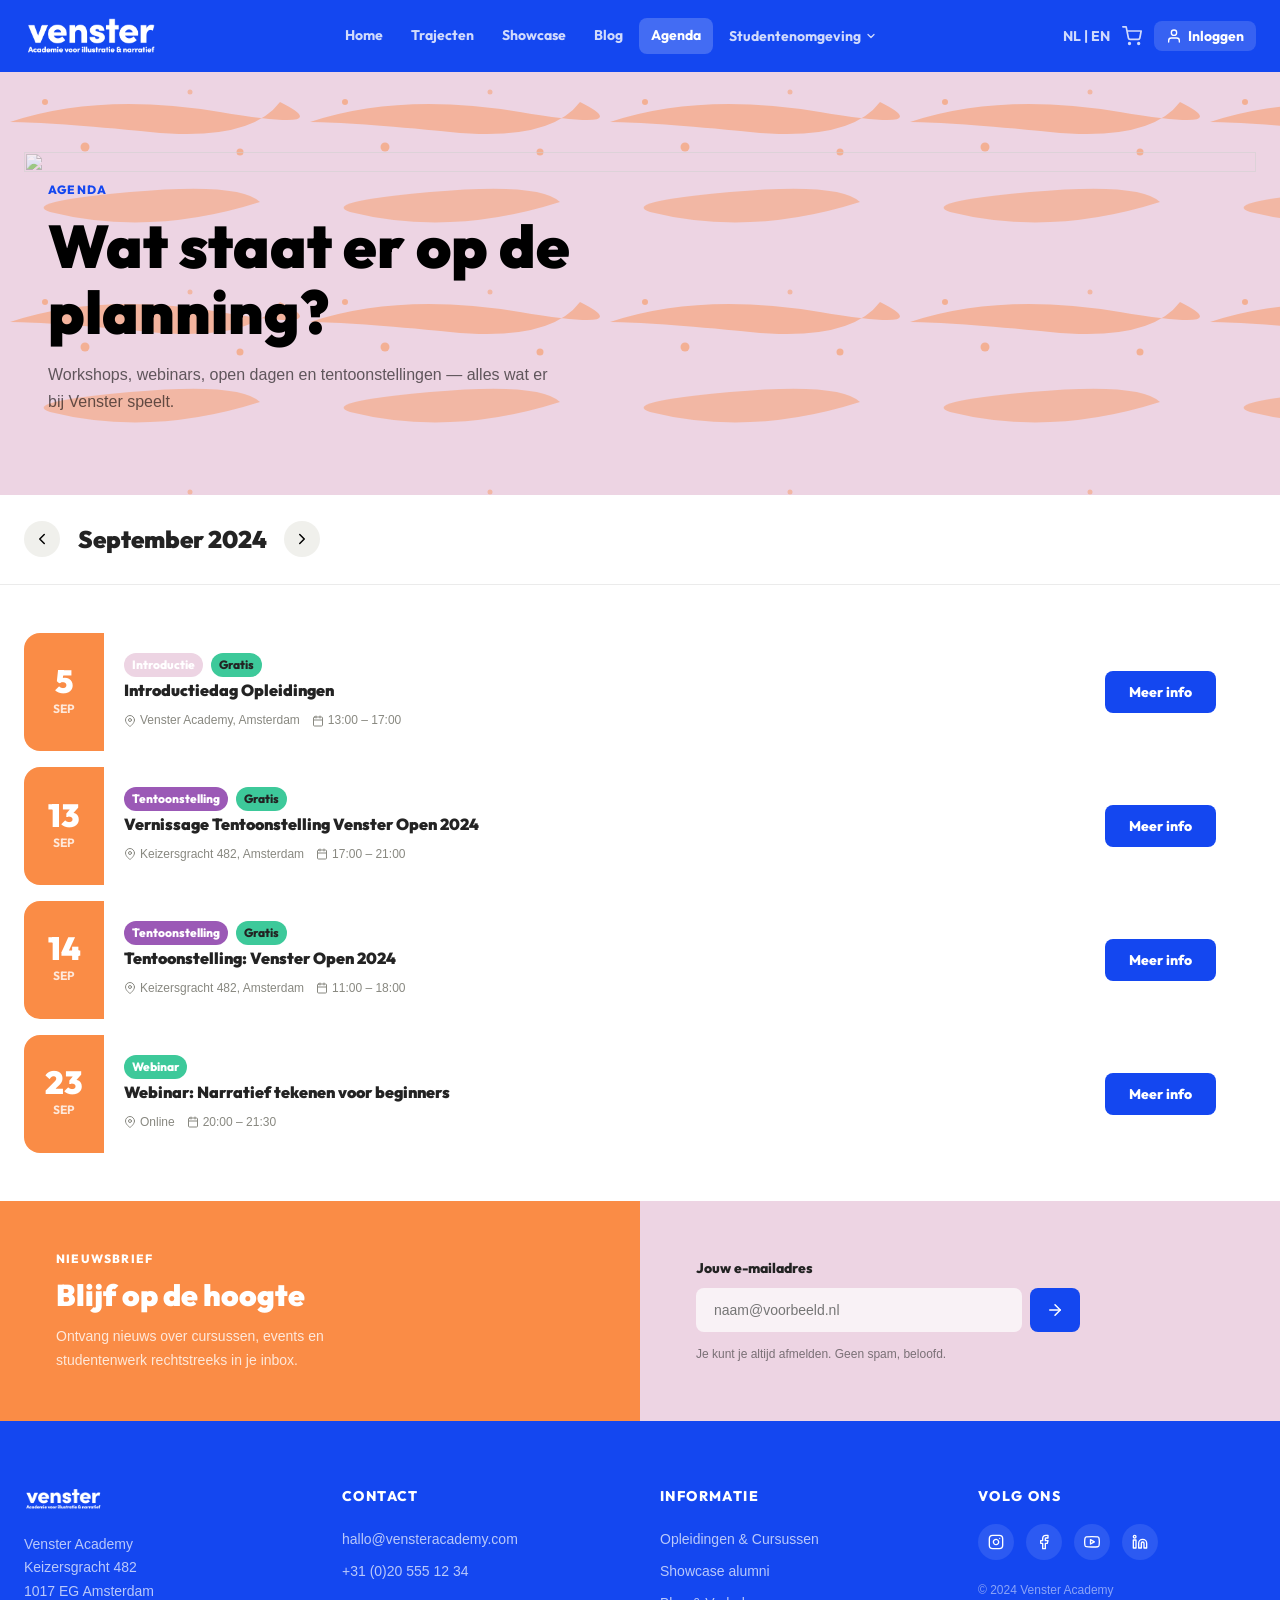
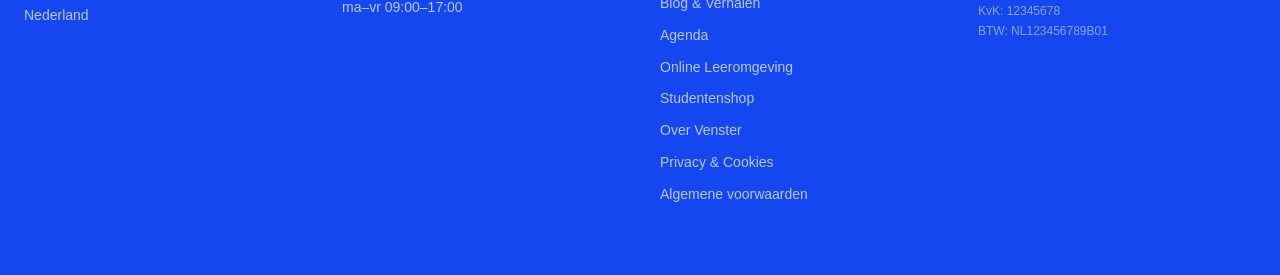
==== commit e22b6e1e: "Redesign update: bijgewerkte pagina's, componenten en styling" ====
--- a/agenda.html
+++ b/agenda.html
@@ -5,7 +5,7 @@
   <meta name="viewport" content="width=device-width, initial-scale=1.0" />
   <title>Agenda — Venster Academy</title>
   <meta name="description" content="Bekijk de agenda van Venster Academy: workshops, webinars, open dagen en tentoonstellingen." />
-  <link href="https://fonts.googleapis.com/css2?family=Hepta+Slab:wght@400;600;700&display=swap" rel="stylesheet">
+  <link href="https://fonts.googleapis.com/css2?family=Outfit:wght@300;400;500;600;700;800;900&display=swap" rel="stylesheet">
   <link rel="stylesheet" href="css/style.css" />
 </head>
 <body>
@@ -15,7 +15,7 @@
     <nav class="nav" id="main-nav">
       <div class="nav__inner">
         <a href="index.html" class="nav__logo" aria-label="Venster Academy home">
-          <img src="assets/Klant huisstijl/wit-3c.png" alt="Venster Academy" style="height: 28px; width: auto;" />
+          <img src="assets/Klant huisstijl/wit-3c.png" alt="Venster Academy" style="height: 48px; width: auto;" />
         </a>
         <div class="nav__links">
           <a href="index.html" class="nav__link">Home</a>
@@ -70,11 +70,14 @@
     <main class="main-content">
 
       <!-- HERO -->
-      <section class="page-hero">
+      <section class="page-hero page-hero--pink-pattern">
+        <div class="page-hero__bg-banner">
+          <img src="assets/2023/11/Banner-contact_zonder-tekst.png" alt="" aria-hidden="true" />
+        </div>
         <div class="container">
           <p class="page-hero__label">Agenda</p>
           <h1 class="page-hero__title">Wat staat er op de planning?</h1>
-          <p class="page-hero__desc">Workshops, webinars, open dagen en tentoonstellingen — alles wat er bij Venster speelt.</p>
+          <p class="page-hero__desc" style="color: rgba(0,0,0,0.6);">Workshops, webinars, open dagen en tentoonstellingen — alles wat er bij Venster speelt.</p>
         </div>
       </section>
 
@@ -142,6 +145,11 @@
             <a href="showcase.html" class="footer__link">Showcase alumni</a>
             <a href="blog.html" class="footer__link">Blog &amp; Verhalen</a>
             <a href="agenda.html" class="footer__link">Agenda</a>
+            <a href="leeromgeving.html" class="footer__link">Online Leeromgeving</a>
+            <a href="studentenshop.html" class="footer__link">Studentenshop</a>
+            <a href="index.html#about-us" class="footer__link">Over Venster</a>
+            <a href="#" class="footer__link">Privacy &amp; Cookies</a>
+            <a href="#" class="footer__link">Algemene voorwaarden</a>
           </div>
           <div>
             <h4 class="footer__heading">Volg ons</h4>
--- a/css/style.css
+++ b/css/style.css
@@ -1,10 +1,10 @@
 /* ===== FONTS ===== */
-@import url('https://fonts.googleapis.com/css2?family=Hepta+Slab:wght@400;600;700&display=swap');
+@import url('https://fonts.googleapis.com/css2?family=Outfit:wght@300;400;500;600;700;800;900&display=swap');
 
 /* ===== DESIGN TOKENS ===== */
 :root {
-  --font-display: 'Hepta Slab', serif;
-  --font-body: 'Hepta Slab', serif;
+  --font-display: 'Outfit', sans-serif;
+  --font-body: 'HelveticaNeue', 'Helvetica Neue', Helvetica, Arial, sans-serif;
 
   --color-primary: #1447f0;
   --color-primary-hover: #0225d0;
@@ -14,8 +14,10 @@
   --color-headings: #000000;
 
   --venster-blue: #1447f0;
-  --venster-orange: #1447f0;
+  --venster-orange: #FA8C46;
   --venster-pink: #edd4e3;
+  --venster-pink-light: #fee5f4;
+  --venster-yellow: #F0D735;
   --venster-mint: #3DC99A;
   --venster-charcoal: #232323;
 
@@ -41,7 +43,8 @@
   font-family: var(--font-body);
   background: var(--background);
   color: var(--color-body);
-  line-height: 1.6;
+  font-size: 1rem;
+  line-height: 1.7;
   min-height: 100vh;
   -webkit-font-smoothing: antialiased;
 }
@@ -133,7 +136,7 @@
   padding: 0 1rem;
   display: flex;
   align-items: center;
-  height: 64px;
+  height: 72px;
   gap: 1rem;
 }
 
@@ -299,13 +302,15 @@
 .hero__bg-img {
   position: absolute;
   inset: 0;
-  opacity: 0.1;
+  opacity: 0.35;
 }
 
 .hero__bg-img img {
   width: 100%;
   height: 100%;
   object-fit: cover;
+  mix-blend-mode: multiply;
+  filter: brightness(0.95) contrast(1.2);
 }
 
 .hero__blob-orange {
@@ -316,7 +321,7 @@
   height: 16rem;
   border-radius: 50%;
   background: var(--venster-orange);
-  opacity: 0.2;
+  opacity: 0.25;
 }
 
 .hero__blob-mint {
@@ -326,7 +331,7 @@
   width: 10rem;
   height: 10rem;
   border-radius: 50%;
-  background: var(--venster-mint);
+  background: var(--venster-yellow);
   opacity: 0.2;
 }
 
@@ -366,7 +371,7 @@
 }
 
 .hero__title span {
-  color: var(--venster-orange);
+  color: var(--venster-pink);
 }
 
 .hero__subtitle {
@@ -433,6 +438,26 @@
 }
 
 /* ===== BUTTONS ===== */
+.btn-image-wrapper {
+  display: inline-block;
+  transition: transform 0.2s ease;
+  vertical-align: middle;
+}
+
+.btn-image-wrapper:hover {
+  transform: scale(1.05);
+}
+
+.btn-image-wrapper:active {
+  transform: scale(0.95);
+}
+
+.btn-image {
+  height: 48px;
+  width: auto;
+  display: block;
+}
+
 .btn {
   display: inline-flex;
   align-items: center;
@@ -458,12 +483,16 @@
 }
 
 .btn--orange {
-  background: var(--color-primary);
-  color: white;
+  background: var(--venster-orange);
+  color: white;
+  font-weight: 800;
+  box-shadow: 0 4px 14px rgba(250, 140, 70, 0.4);
 }
 
 .btn--orange:hover {
-  background: var(--color-primary-hover);
+  background: #e67e3a;
+  color: white;
+  box-shadow: 0 6px 20px rgba(250, 140, 70, 0.55);
 }
 
 .btn--blue {
@@ -549,7 +578,7 @@
 }
 
 .underline-accent {
-  border-bottom: 4px solid var(--venster-orange);
+  border-bottom: 4px solid var(--venster-pink);
   padding-bottom: 2px;
 }
 
@@ -661,6 +690,10 @@
   background: var(--venster-pink);
 }
 
+.section-bg-pink-light {
+  background: var(--venster-pink-light);
+}
+
 .section-bg-charcoal {
   background: var(--venster-charcoal);
 }
@@ -671,6 +704,10 @@
 
 .section-bg-orange {
   background: var(--venster-orange);
+}
+
+.section-bg-yellow {
+  background: var(--venster-yellow);
 }
 
 .section-bg-muted {
@@ -745,7 +782,7 @@
 
 .course-card__start {
   font-size: 0.75rem;
-  color: var(--venster-orange);
+  color: var(--venster-blue);
   font-family: var(--font-display);
   font-weight: 800;
 }
@@ -1125,26 +1162,128 @@
 .page-hero {
   padding: 5rem 1.5rem;
   background: var(--venster-blue);
-}
-
+  position: relative;
+  overflow: hidden;
+}
+
+.page-hero__bg-banner {
+  position: absolute;
+  inset: 0;
+  z-index: 0;
+}
+
+.page-hero__bg-banner img {
+  width: 100%;
+  height: 100%;
+  object-fit: cover;
+  opacity: 0.55;
+  mix-blend-mode: multiply;
+  filter: contrast(1.1) brightness(1.05);
+}
+
+.page-hero > * {
+  position: relative;
+  z-index: 1;
+}
+
+/* Pink variant: Over Venster */
+.page-hero--pink {
+  background: var(--venster-pink);
+}
+
+.page-hero--pink .page-hero__title {
+  color: var(--color-headings);
+}
+
+.page-hero--pink .page-hero__label {
+  color: var(--venster-blue);
+}
+
+.page-hero--pink .page-hero__desc {
+  color: rgba(0, 0, 0, 0.65);
+}
+
+/* Pink variant with yellow brush strokes pattern (Trajecten hero) */
+.page-hero--pink-pattern {
+  background-color: var(--venster-pink);
+  background-image: url("data:image/svg+xml,%3Csvg xmlns='http://www.w3.org/2000/svg' width='300' height='200' viewBox='0 0 300 200'%3E%3Cpath d='M10,50 Q100,20 220,40 T280,30 Q250,70 150,60 T10,50' fill='%23FA8C46' opacity='0.45'/%3E%3Ccircle cx='45' cy='30' r='3' fill='%23FA8C46' opacity='0.5'/%3E%3Ccircle cx='85' cy='75' r='4.5' fill='%23FA8C46' opacity='0.5'/%3E%3Ccircle cx='190' cy='20' r='2.5' fill='%23FA8C46' opacity='0.4'/%3E%3Ccircle cx='240' cy='80' r='3.5' fill='%23FA8C46' opacity='0.5'/%3E%3Cpath d='M50,140 Q150,165 260,130 Q240,110 130,120 T50,140' fill='%23FA8C46' opacity='0.4'/%3E%3C/svg%3E");
+  background-repeat: repeat;
+  background-size: 300px 200px;
+}
+
+.page-hero--pink-pattern .page-hero__title {
+  color: var(--color-headings);
+}
+
+.page-hero--pink-pattern .page-hero__label {
+  color: var(--venster-blue);
+}
+
+.page-hero--pink-pattern .page-hero__desc {
+  color: rgba(0, 0, 0, 0.7);
+}
+
+/* Orange variant */
 .page-hero--orange {
   background: var(--venster-orange);
-  position: relative;
-  overflow: hidden;
-}
-
-.page-hero--orange::before {
-  content: '';
-  position: absolute;
-  inset: 0;
-  opacity: 0.1;
-  background-image: repeating-linear-gradient(45deg, #fff 0, #fff 1px, transparent 0, transparent 50%);
-  background-size: 20px 20px;
-}
-
-.page-hero--orange > * {
-  position: relative;
-  z-index: 1;
+}
+
+.page-hero--orange .page-hero__bg-banner img {
+  opacity: 0.5;
+}
+
+.page-hero--orange .page-hero__title {
+  color: white;
+}
+
+.page-hero--orange .page-hero__label {
+  color: rgba(255, 255, 255, 0.9);
+}
+
+.page-hero--orange .page-hero__desc {
+  color: rgba(255, 255, 255, 0.95);
+}
+
+/* Yellow variant */
+.page-hero--yellow {
+  background: var(--venster-yellow);
+}
+
+.page-hero--yellow .page-hero__title {
+  color: var(--color-headings);
+}
+
+.page-hero--yellow .page-hero__label {
+  color: var(--venster-blue);
+}
+
+.page-hero--yellow .page-hero__desc {
+  color: rgba(0, 0, 0, 0.65);
+}
+
+/* Yellow variant with pink brush strokes pattern */
+.page-hero--yellow-pattern {
+  background-color: var(--venster-yellow);
+  background-image: url("data:image/svg+xml,%3Csvg xmlns='http://www.w3.org/2000/svg' width='300' height='200' viewBox='0 0 300 200'%3E%3Cpath d='M10,50 Q100,20 220,40 T280,30 Q250,70 150,60 T10,50' fill='%23edd4e3' opacity='0.55'/%3E%3Ccircle cx='45' cy='30' r='3' fill='%23edd4e3' opacity='0.6'/%3E%3Ccircle cx='85' cy='75' r='4.5' fill='%23edd4e3' opacity='0.6'/%3E%3Ccircle cx='190' cy='20' r='2.5' fill='%23edd4e3' opacity='0.5'/%3E%3Ccircle cx='240' cy='80' r='3.5' fill='%23edd4e3' opacity='0.6'/%3E%3Cpath d='M50,140 Q150,165 260,130 Q240,110 130,120 T50,140' fill='%23edd4e3' opacity='0.5'/%3E%3C/svg%3E");
+  background-repeat: repeat;
+  background-size: 300px 200px;
+}
+
+.page-hero--yellow-pattern .page-hero__title {
+  color: var(--color-headings);
+}
+
+.page-hero--yellow-pattern .page-hero__label {
+  color: var(--venster-blue);
+}
+
+.page-hero--yellow-pattern .page-hero__desc {
+  color: rgba(0, 0, 0, 0.7);
+}
+
+/* Charcoal variant */
+.page-hero--charcoal {
+  background: var(--venster-charcoal);
 }
 
 .page-hero__label {
@@ -1154,11 +1293,7 @@
   margin-bottom: 0.75rem;
   font-family: var(--font-display);
   font-weight: 800;
-  color: var(--venster-orange);
-}
-
-.page-hero--orange .page-hero__label {
-  color: rgba(255, 255, 255, 0.8);
+  color: var(--venster-pink);
 }
 
 .page-hero__title {
@@ -1716,7 +1851,7 @@
   width: 3rem;
   height: 4px;
   border-radius: 9999px;
-  background: var(--venster-orange);
+  background: var(--venster-pink);
   vertical-align: middle;
 }
 
@@ -2152,3 +2287,355 @@
   background: var(--muted);
 }
 
+/* ===== GRAPHIC IMAGE TABS & BUTTONS ===== */
+.tab-btn-img {
+  background: none;
+  border: none;
+  cursor: pointer;
+  padding: 0.25rem;
+  margin: 0;
+  display: inline-block;
+  vertical-align: middle;
+  outline: none;
+  transition: transform 0.2s ease;
+}
+
+.tab-btn-img img {
+  height: 52px;
+  width: auto;
+  display: block;
+  opacity: 0.65;
+  transition: all 0.2s ease;
+}
+
+.tab-btn-img:hover img {
+  opacity: 0.95;
+  transform: scale(1.03);
+}
+
+.tab-btn-img--active img {
+  opacity: 1 !important;
+  transform: scale(1.05);
+  filter: drop-shadow(0px 4px 8px rgba(20, 71, 240, 0.35));
+}
+
+.filter-pill-img {
+  background: none;
+  border: none;
+  cursor: pointer;
+  padding: 0.25rem;
+  margin: 0;
+  display: inline-block;
+  vertical-align: middle;
+  outline: none;
+  transition: transform 0.2s ease;
+}
+
+.filter-pill-img img {
+  height: 48px;
+  width: auto;
+  display: block;
+  opacity: 0.65;
+  transition: all 0.2s ease;
+}
+
+.filter-pill-img:hover img {
+  opacity: 0.95;
+  transform: scale(1.03);
+}
+
+.filter-pill-img--active img {
+  opacity: 1 !important;
+  transform: scale(1.05);
+  filter: drop-shadow(0px 4px 8px rgba(20, 71, 240, 0.35));
+}
+
+/* ===== ABOUT SECTION ===== */
+.about-section {
+  background: var(--background);
+  overflow: hidden;
+}
+
+.about-section__grid {
+  display: grid;
+  grid-template-columns: 1fr;
+  gap: 3rem;
+  align-items: center;
+}
+
+.about-section__text {
+  font-size: 1rem;
+  line-height: 1.7;
+  color: #555;
+  margin-top: 1.5rem;
+}
+
+.about-section__features {
+  display: grid;
+  grid-template-columns: 1fr;
+  gap: 1.5rem;
+  margin-top: 2.5rem;
+}
+
+@media (min-width: 640px) {
+  .about-section__features {
+    grid-template-columns: 1fr 1fr;
+  }
+}
+
+.about-section__feature {
+  display: flex;
+  gap: 1rem;
+}
+
+.about-section__feature-icon {
+  flex-shrink: 0;
+  width: 3rem;
+  height: 3rem;
+  border-radius: 0.75rem;
+  background: var(--venster-pink);
+  color: var(--venster-blue);
+  display: flex;
+  align-items: center;
+  justify-content: center;
+}
+
+.about-section__feature-title {
+  font-family: var(--font-display);
+  font-weight: 800;
+  font-size: 1rem;
+  color: var(--color-headings);
+  margin-bottom: 0.25rem;
+}
+
+.about-section__feature-desc {
+  font-size: 0.8125rem;
+  color: #666;
+  line-height: 1.5;
+}
+
+.about-section__visual {
+  position: relative;
+  display: flex;
+  justify-content: center;
+  align-items: center;
+  padding: 2rem 0;
+}
+
+.about-section__image-stack {
+  position: relative;
+  width: 100%;
+  max-width: 28rem;
+  aspect-ratio: 1/1;
+}
+
+.about-section__image-card {
+  position: absolute;
+  border-radius: 1.5rem;
+  overflow: hidden;
+  box-shadow: 0 20px 40px rgba(0, 0, 0, 0.12);
+  transition: transform 0.3s ease;
+}
+
+.about-section__image-card img {
+  width: 100%;
+  height: 100%;
+  object-fit: cover;
+}
+
+.about-section__image-card.main-img {
+  top: 0;
+  left: 0;
+  width: 75%;
+  aspect-ratio: 4/5;
+  z-index: 2;
+}
+
+.about-section__image-card.sub-img {
+  bottom: 0;
+  right: 0;
+  width: 60%;
+  aspect-ratio: 1/1;
+  z-index: 3;
+  border: 6px solid var(--background);
+}
+
+.about-section__blob {
+  position: absolute;
+  top: 10%;
+  right: 10%;
+  width: 50%;
+  height: 50%;
+  border-radius: 50%;
+  background: var(--venster-mint);
+  opacity: 0.3;
+  z-index: 1;
+}
+
+.about-section__image-stack:hover .main-img {
+  transform: translateY(-4px) rotate(-1deg);
+}
+
+.about-section__image-stack:hover .sub-img {
+  transform: translateY(4px) scale(1.02);
+}
+
+@media (min-width: 992px) {
+  .about-section__grid {
+    grid-template-columns: 1.2fr 1fr;
+    gap: 5rem;
+  }
+}
+
+/* ===== TEAM SECTION ===== */
+.team-section {
+  background: var(--venster-pink);
+  overflow: hidden;
+}
+
+.team-section__header {
+  display: flex;
+  flex-direction: column;
+  gap: 1rem;
+  margin-bottom: 3.5rem;
+}
+
+@media (min-width: 768px) {
+  .team-section__header {
+    flex-direction: row;
+    align-items: flex-end;
+    justify-content: space-between;
+    gap: 3rem;
+  }
+}
+
+.team-section__intro {
+  font-size: 1rem;
+  line-height: 1.7;
+  color: #555;
+  max-width: 28rem;
+}
+
+.team-section__grid {
+  display: grid;
+  grid-template-columns: 1fr;
+  gap: 2rem;
+}
+
+@media (min-width: 540px) {
+  .team-section__grid {
+    grid-template-columns: repeat(2, 1fr);
+  }
+}
+
+@media (min-width: 992px) {
+  .team-section__grid {
+    grid-template-columns: repeat(3, 1fr);
+    gap: 2rem;
+  }
+}
+
+.team-card {
+  background: var(--background);
+  border-radius: 1.25rem;
+  overflow: hidden;
+  transition: transform 0.35s cubic-bezier(0.22, 0.61, 0.36, 1), box-shadow 0.35s ease;
+  box-shadow: 0 4px 16px rgba(0, 0, 0, 0.06);
+}
+
+.team-card:hover {
+  transform: translateY(-6px);
+  box-shadow: 0 16px 40px rgba(20, 71, 240, 0.12);
+}
+
+.team-card__image {
+  position: relative;
+  overflow: hidden;
+  aspect-ratio: 4 / 5;
+}
+
+.team-card__image img {
+  width: 100%;
+  height: 100%;
+  object-fit: cover;
+  transition: transform 0.5s cubic-bezier(0.22, 0.61, 0.36, 1);
+}
+
+.team-card:hover .team-card__image img {
+  transform: scale(1.05);
+}
+
+.team-card__overlay {
+  position: absolute;
+  inset: 0;
+  background: linear-gradient(
+    to top,
+    rgba(20, 71, 240, 0.85) 0%,
+    rgba(20, 71, 240, 0.3) 40%,
+    transparent 70%
+  );
+  opacity: 0;
+  transition: opacity 0.35s ease;
+  display: flex;
+  align-items: flex-end;
+  justify-content: center;
+  padding-bottom: 1.5rem;
+}
+
+.team-card:hover .team-card__overlay {
+  opacity: 1;
+}
+
+.team-card__socials {
+  display: flex;
+  gap: 0.75rem;
+  transform: translateY(12px);
+  transition: transform 0.35s ease;
+}
+
+.team-card:hover .team-card__socials {
+  transform: translateY(0);
+}
+
+.team-card__socials a {
+  display: flex;
+  align-items: center;
+  justify-content: center;
+  width: 2.5rem;
+  height: 2.5rem;
+  border-radius: 50%;
+  background: rgba(255, 255, 255, 0.2);
+  color: white;
+  backdrop-filter: blur(8px);
+  -webkit-backdrop-filter: blur(8px);
+  transition: background 0.2s ease, transform 0.2s ease;
+}
+
+.team-card__socials a:hover {
+  background: rgba(255, 255, 255, 0.4);
+  transform: scale(1.1);
+}
+
+.team-card__info {
+  padding: 1.25rem 1.5rem 1.5rem;
+  text-align: center;
+}
+
+.team-card__name {
+  font-family: var(--font-display);
+  font-weight: 800;
+  font-size: 1.0625rem;
+  color: var(--color-headings);
+  line-height: 1.3;
+}
+
+.team-card__role {
+  font-size: 0.8125rem;
+  color: var(--venster-blue);
+  font-weight: 600;
+  margin-top: 0.25rem;
+  font-family: var(--font-display);
+}
+
+
+
